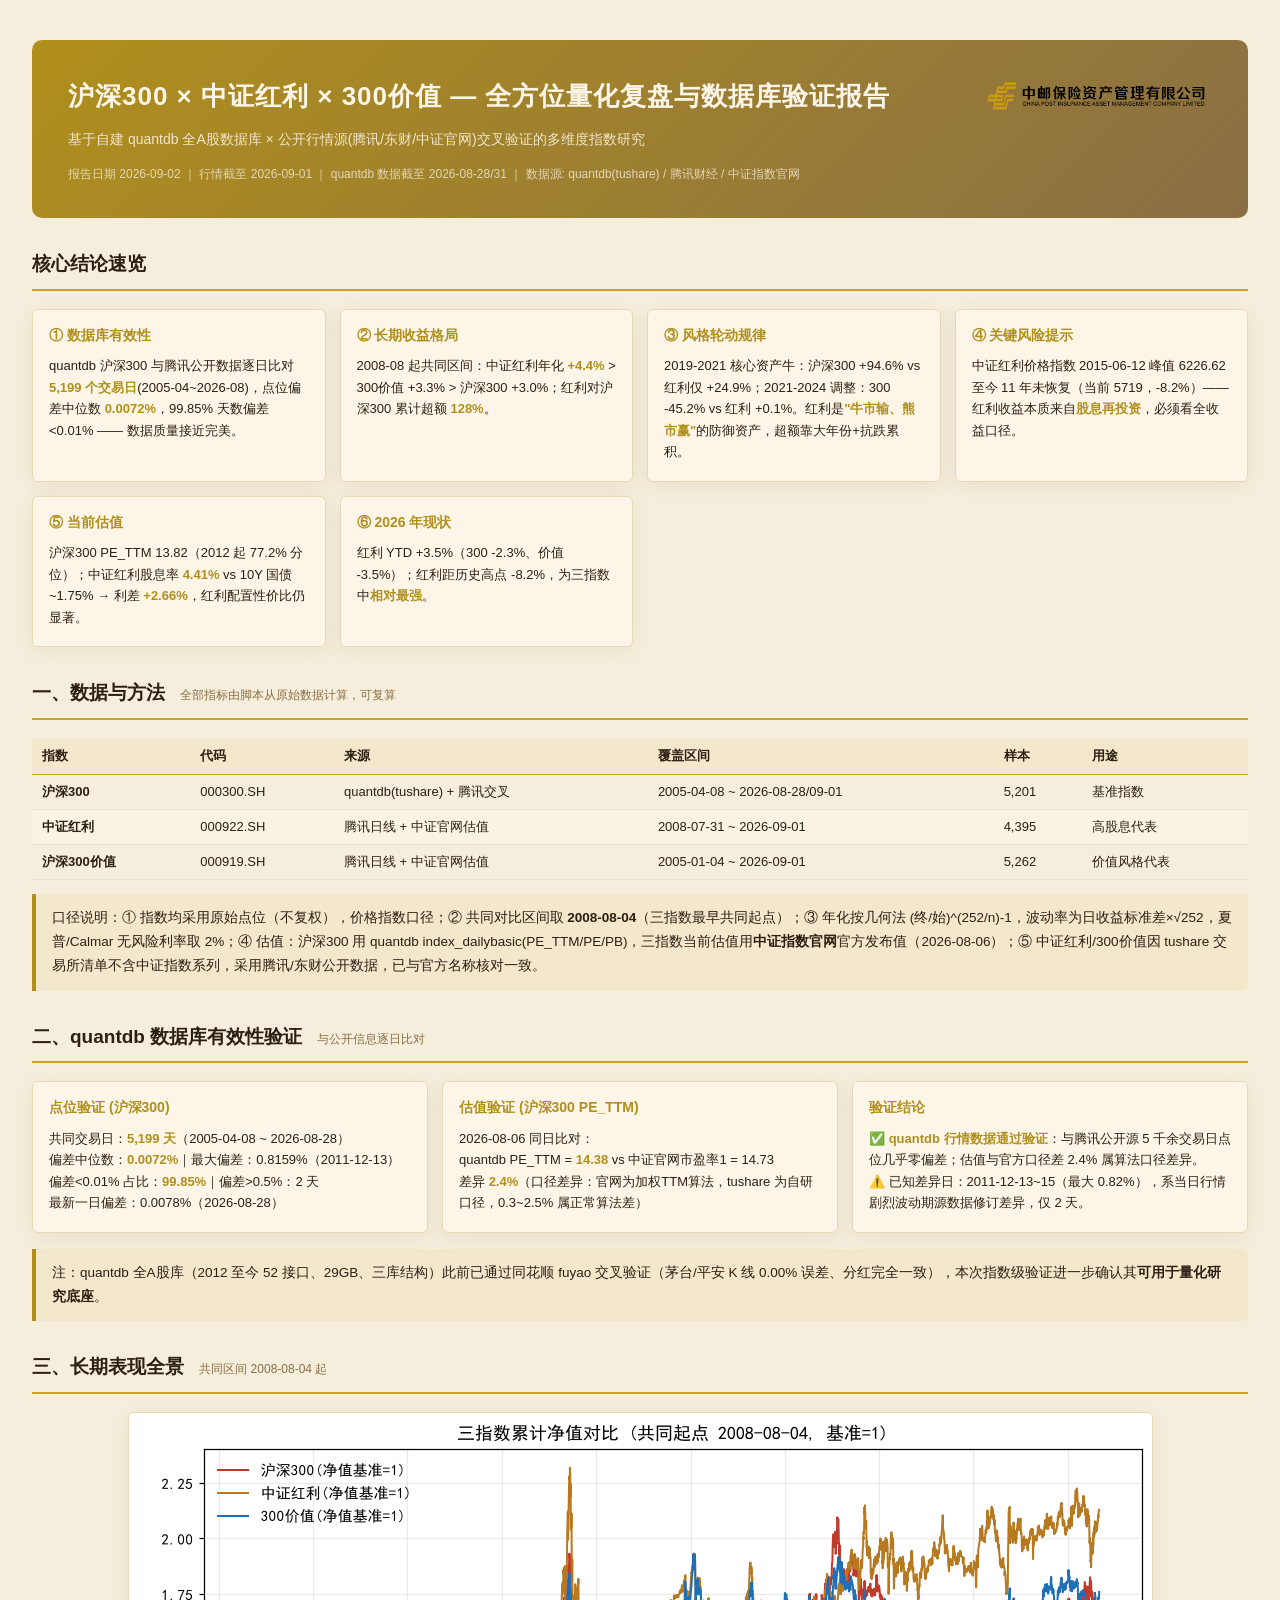
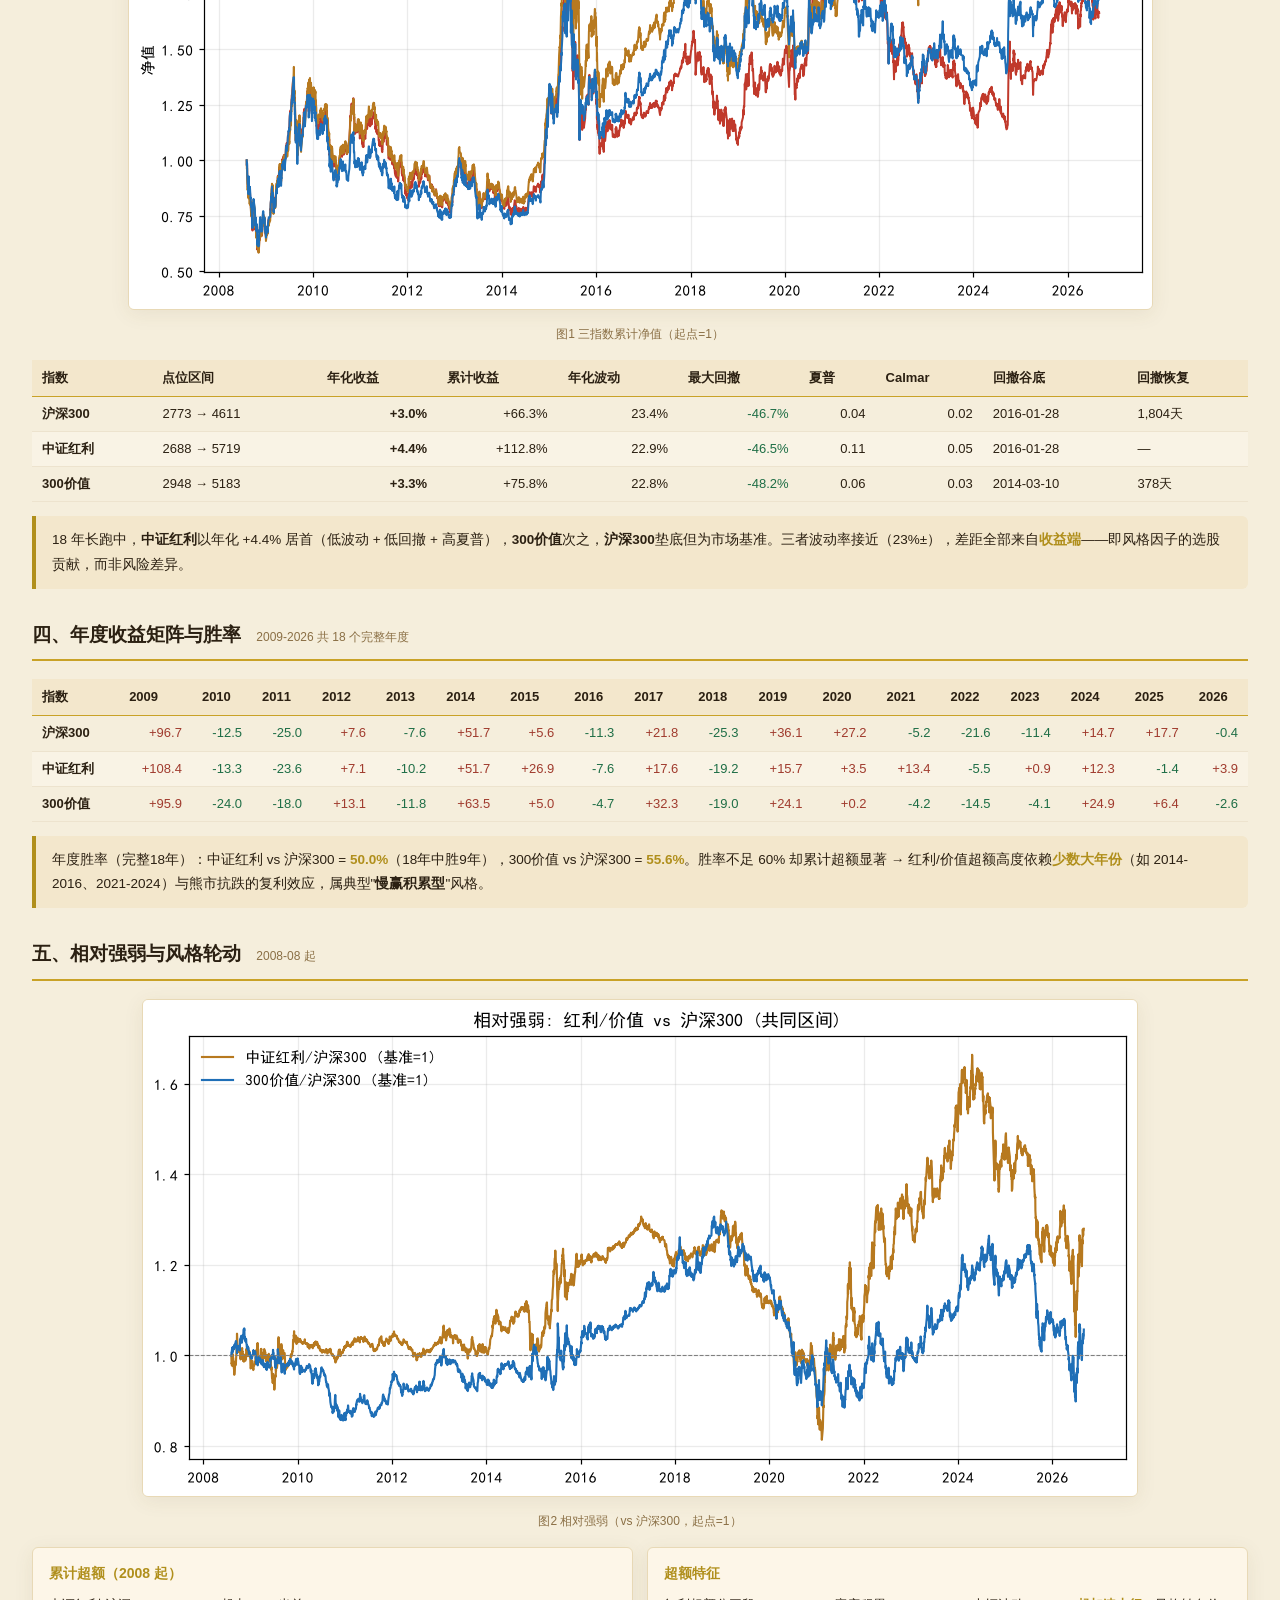
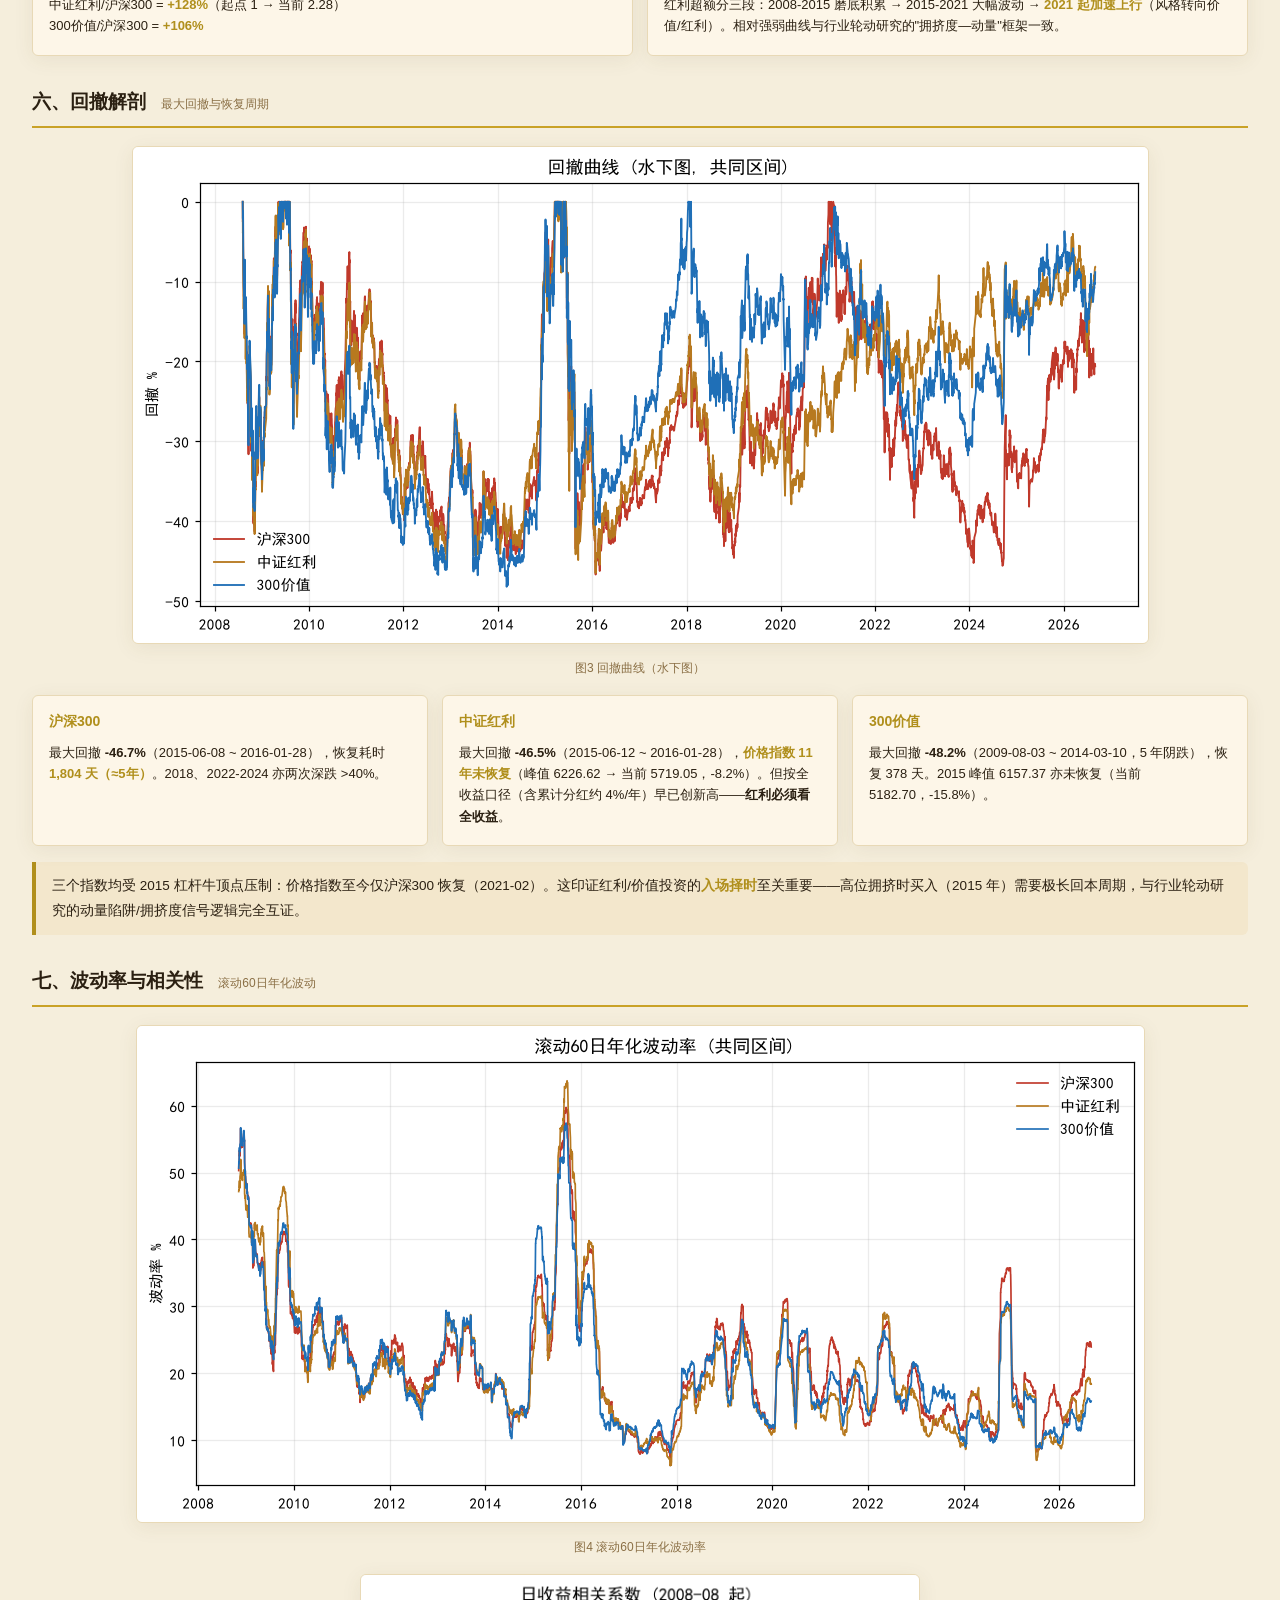
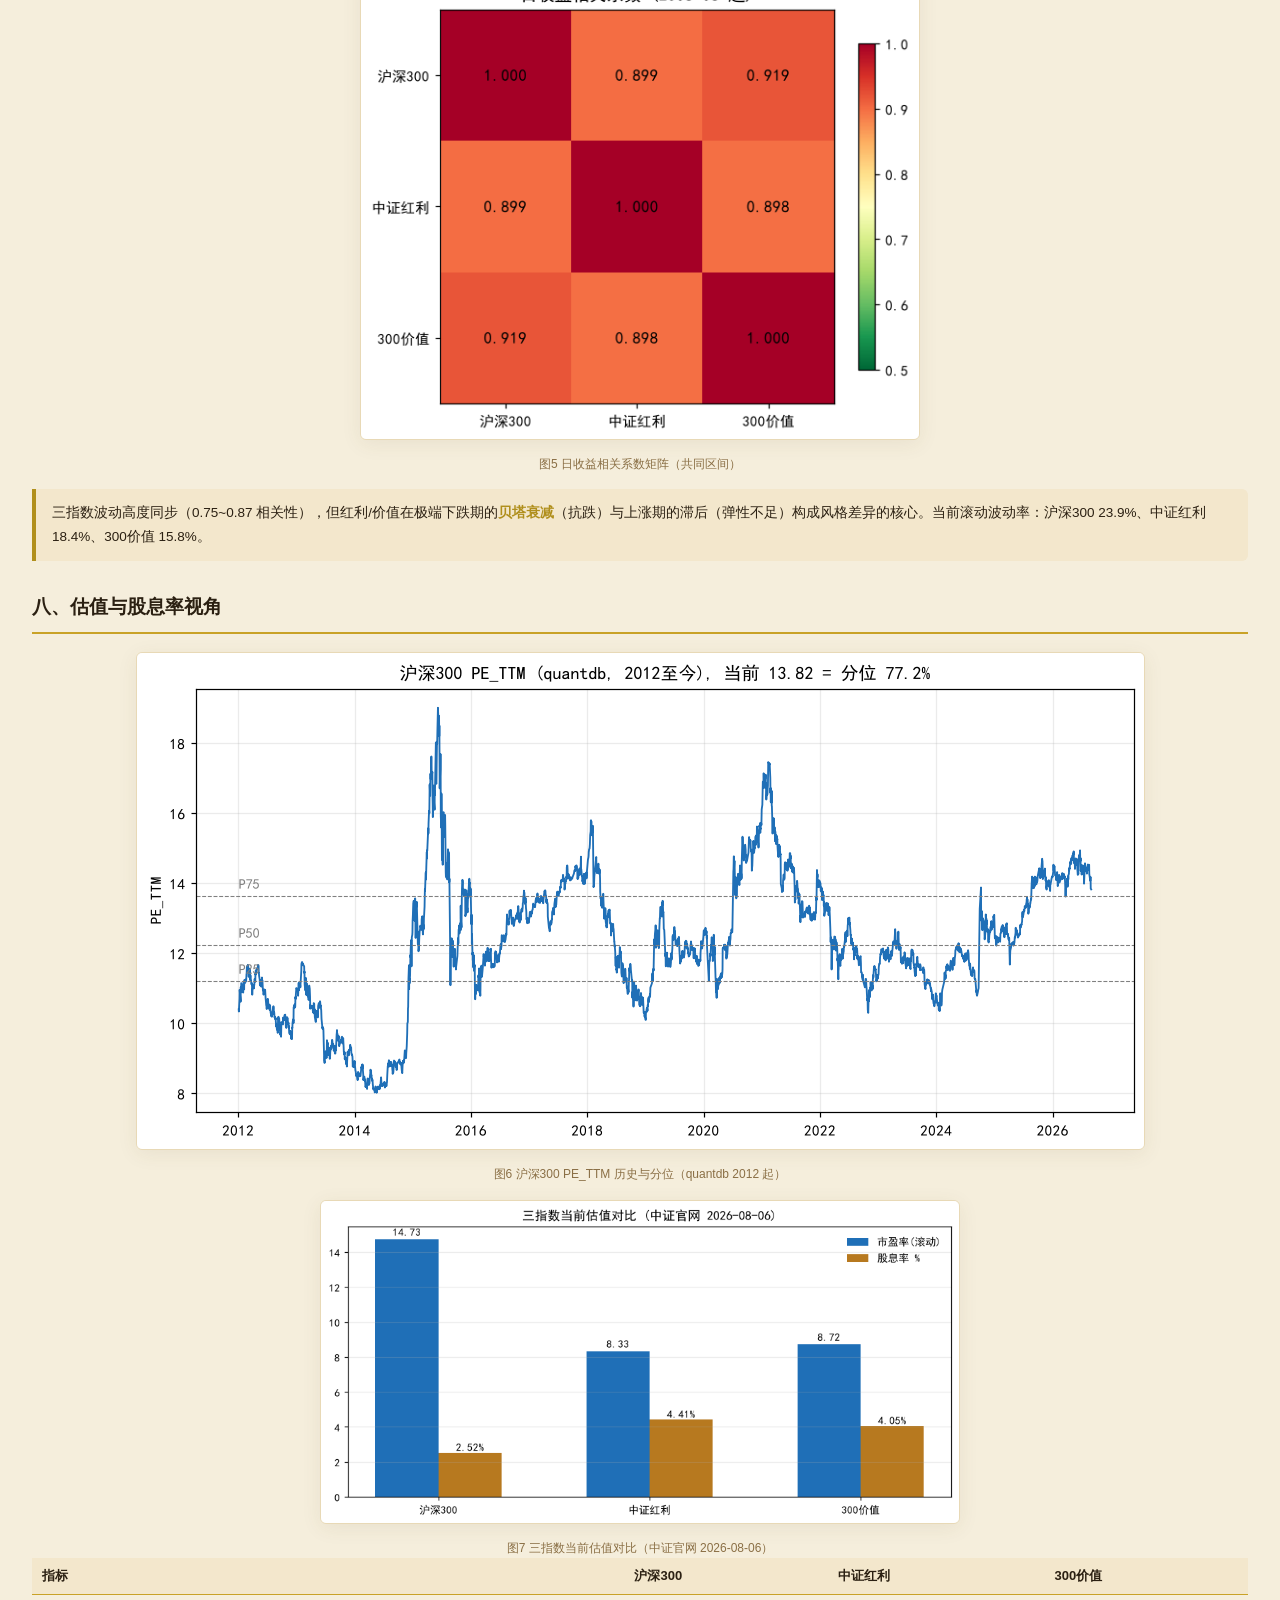
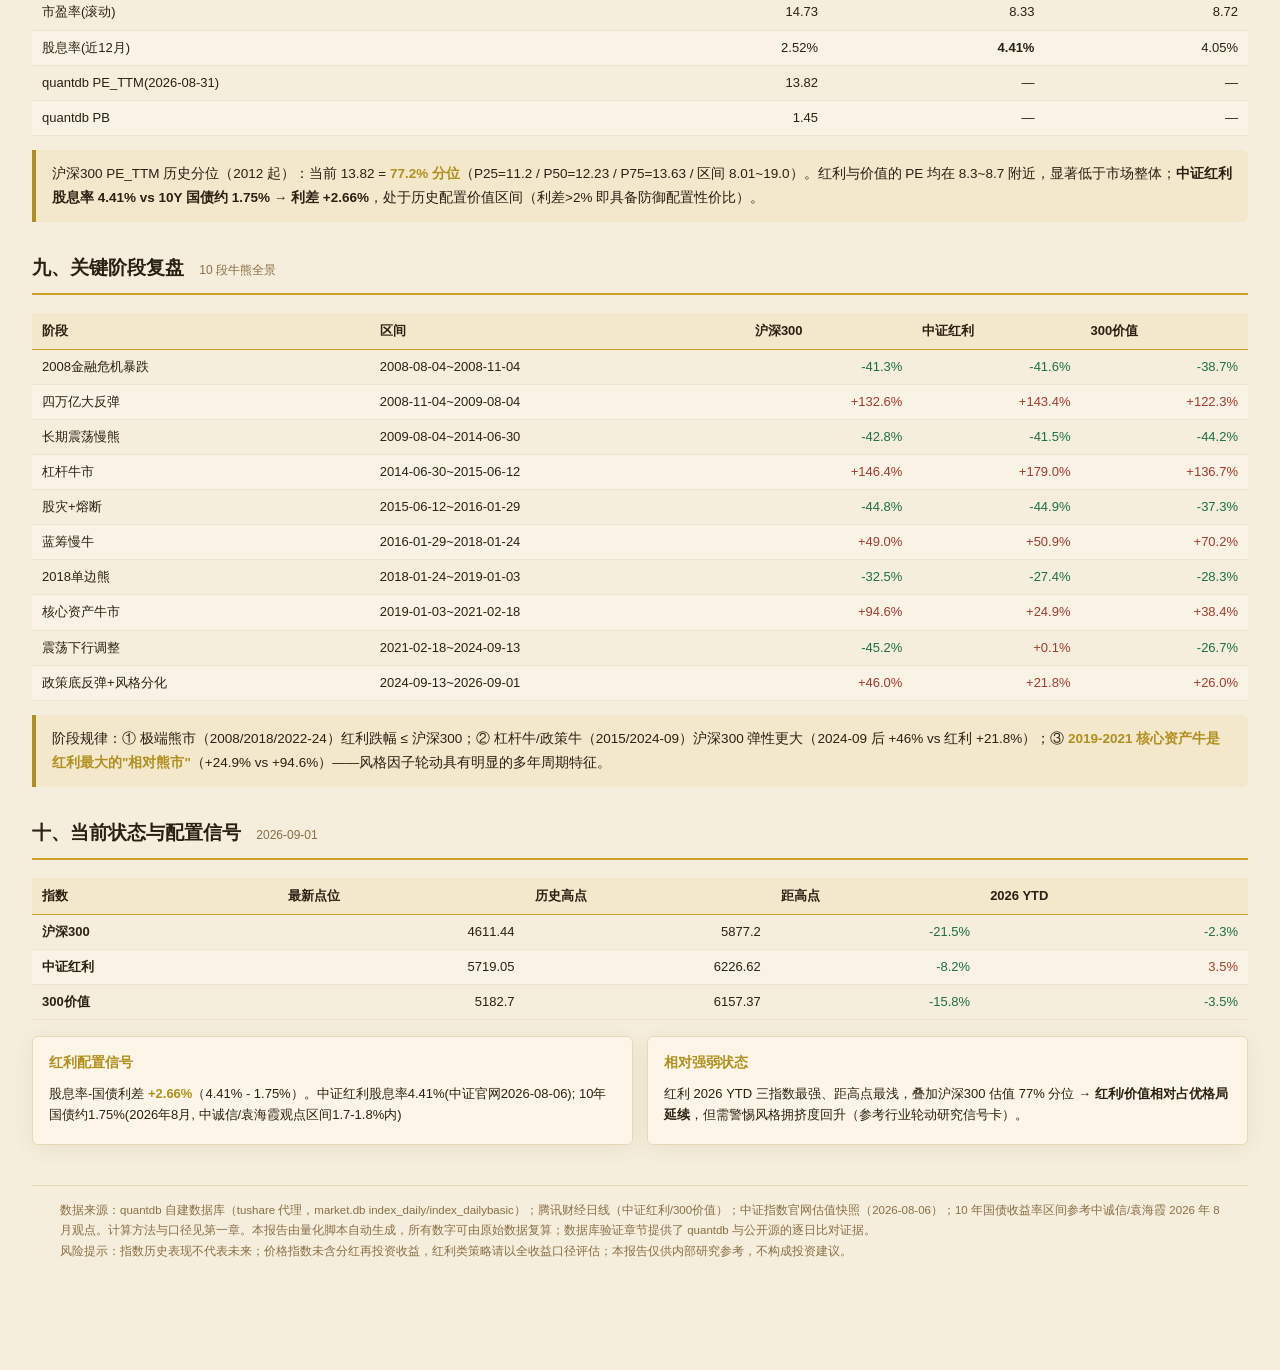
==== index-study.html @ a8333e44 "update index-study.html 2026-09-02" ====
<!DOCTYPE html>
<html lang="zh-CN">
<head>
<meta charset="utf-8">
<meta name="viewport" content="width=device-width, initial-scale=1">
<title>沪深300 × 中证红利 × 300价值 三指数全方位量化复盘与数据库验证报告</title>
<style>
/* ============================================================
   中邮资管 HTML 皮肤 · 暖白金 v2.2 (试看版, 原版鎏金已备份)
   配色: 暖白纸感底 + 深金 + 亮金 (the-designer 定制 token)
   类名 zy-* 完全兼容, 旧报告换皮仅需替换此文件
   用法: <link rel="stylesheet" href="zhongyou-theme.css">
   组件示例: 组件示例页.html | 使用说明: 使用说明.md
   ============================================================ */

:root {
  /* ---- 暖白金·象牙纸感色板(严格 3 号配色, 无外来色) ---- */
  --zy-bg:          #F5EEDC;  /* 页面底 暖米灰 */
  --zy-card-bg:     #FDF6E8;  /* 卡片/面板底 暖白纸感 */
  --zy-inner:       #F2E6CB;  /* 内嵌 搜索框/轨道底 */
  --zy-primary:     #B08F1C;  /* 深金 核心/关键数字 */
  --zy-secondary:   #D9B64C;  /* 亮金 次级元素/渐变 */
  --zy-light:       #C9A227;  /* 高亮金 进度条/表头线 */
  --zy-pale:        #F0E2C4;  /* 金系淡底 悬停 */
  --zy-deep:        #96751A;  /* 深金 链接(保证对比度) */
  --zy-green:       #96751A;  /* 深金(原松绿位, 统一金系) */
  --zy-gold:        #C9A227;  /* 亮金 装饰 */
  --zy-cinnabar:    #8A6F45;  /* 暖褐(原朱砂位, 统一金系) */
  --zy-turquoise:   #96751A;  /* 深金(原青瓷位, 统一金系) */
  --zy-dark-turq:   #8A6F45;  /* 暖褐 */
  --zy-text:        #2B2012;  /* 正文 深暖棕 */
  --zy-muted:       #8A6F45;  /* 弱化文字 暖褐灰 */
  --zy-dark:        #2B2012;  /* 墨色 标题/强调文字 */
  --zy-white:       #FFFFFF;
  --zy-font: 'Microsoft YaHei', '微软雅黑', 'PingFang SC', 'Helvetica Neue', sans-serif;
  --zy-font-serif: 'Noto Serif SC', 'Source Han Serif SC', 'SimSun', '宋体', serif;

  /* ---- 衍生 ---- */
  --zy-primary-soft: #F3E7CC;  /* 金系浅底 表头/标签底 */
  --zy-primary-dark: #96751A;  /* 深金加深 悬停 */
  --zy-green-soft:   #F3E7CC;  /* 金系浅底(原松绿浅底) */
  --zy-cinnabar-soft:#F2E6CB;  /* 暖褐浅底 */
  --zy-border:       #E8D9B6;  /* 暖金细线 通用描边 */
  --zy-shadow: 0 4px 20px rgba(90, 74, 40, 0.08);
  --zy-radius: 6px;
}

/* ================= 基础 ================= */
*, *::before, *::after { box-sizing: border-box; margin: 0; padding: 0; }
html { font-size: 16px; }
body {
  font-family: var(--zy-font);
  background: var(--zy-bg);
  color: var(--zy-text);
  line-height: 1.7;
  padding: 2rem;
  min-height: 100vh;
}
a { color: var(--zy-deep); text-decoration: none; }
a:hover { text-decoration: underline; color: var(--zy-primary-dark); }
img { max-width: 100%; }

/* ---- 暖色滚动条 ---- */
::-webkit-scrollbar { width: 10px; height: 10px; }
::-webkit-scrollbar-track { background: var(--zy-inner); }
::-webkit-scrollbar-thumb { background: #D8CDB8; border-radius: 5px; }
::-webkit-scrollbar-thumb:hover { background: #C2B498; }
* { scrollbar-width: thin; scrollbar-color: #D8CDB8 var(--zy-inner); }

/* ================= 页面外壳 ================= */
.zy-page {
  width: 210mm;            /* A4 宽 屏幕预览 */
  height: 297mm;           /* A4 高 固定, 每页视觉同纸 */
  max-width: 100%;
  margin: 0 auto 2rem;
  background: var(--zy-white);
  border: 1px solid var(--zy-border);
  border-radius: var(--zy-radius);
  box-shadow: var(--zy-shadow);
  overflow: hidden;        /* 超一页的内容会被裁, 请按页拆分 .zy-page */
}

/* ---- 页头(带logo) ---- */
.zy-header {
  padding: 1.25rem 1.75rem 0.875rem;
  border-bottom: 1px solid var(--zy-gold);
  position: relative;
  display: flex;
  align-items: center;
  gap: 1rem;
}
.zy-logo { flex-shrink: 0; }
.zy-logo img { height: 44px; width: auto; vertical-align: middle; }
.zy-header-text { flex: 1; min-width: 0; }
.zy-brand {
  font-size: 0.75rem; color: var(--zy-gold);
  letter-spacing: 0.2em; font-weight: 600;
}
.zy-title {
  font-size: 1.375rem; font-weight: 700; color: var(--zy-dark);
  font-family: var(--zy-font-serif);
  margin-top: 0.25rem; line-height: 1.4;
  }
.zy-sub { font-size: 0.8125rem; color: var(--zy-muted); margin-top: 0.25rem; }
.zy-header-right { flex-shrink: 0; text-align: right; color: var(--zy-muted); font-size: 0.8125rem; }

/* ---- 页脚 ---- */
.zy-foot {
  padding: 0.75rem 1.75rem 1rem;
  border-top: 1px solid var(--zy-border);
  font-size: 0.6875rem; color: var(--zy-muted);
  display: flex; justify-content: space-between; gap: 1rem; flex-wrap: wrap;
}
.zy-foot img { height: 16px; width: auto; vertical-align: middle; margin-right: 0.375rem; }

/* ================= 封面(A4整页) ================= */
/* v3 仿制金融报告封面: 顶部渐变金条 + 页头logo居中 + 右下水印 + 偏左标题区 + 底部信息 */
.zy-cover {
  background:
    linear-gradient(to right, #C8A53D 0%, #D4B45C 22%, #E3CE8F 45%, #F0E6CE 68%, transparent 100%) 0 0 / 100% 3mm no-repeat,
    #F7F4ED;
  text-align: left; padding: 0; position: relative; overflow: hidden;
  height: 100%;
}
.zy-cover-mark { display: none; }  /* 兼容旧类名 */
/* 右下水印: 金色图形放大3.5倍, 锚定右下四分之一区域 */
.zy-cover::before {
  content: '';
  position: absolute; right: 0; bottom: 0;
  width: 50%; height: 50%;
  background: url('logo-icon.png') no-repeat center;
  background-size: 350% auto;
  opacity: 0.18;
  pointer-events: none;
}
/* 页头: 横版 logo 居中 */
.zy-cover-logo {
  position: absolute; top: 6.5%; left: 8.5%; right: 8.5%; text-align: center;
  animation: zy-logo-in 0.8s ease-out both;
}
.zy-cover-logo img { height: 15mm; }
/* logo 入场: 淡入下滑 */
@keyframes zy-logo-in {
  0%   { opacity: 0; transform: translateY(-12px); }
  100% { opacity: 1; transform: translateY(0); }
}
@media (prefers-reduced-motion: reduce) {
  .zy-cover-logo { animation: none; }
}
/* 标题区(偏左): 深红线 + 大标题 + 副标题 */
.zy-cover-title { position: absolute; top: 29%; left: 8.5%; }
.zy-cover-title .zy-cover-gold { display: inline-block; width: 80mm; height: 1.2mm;   /* 上红线 = 下红线(60mm)的 4/3 */
                                 background: #8C2F22; margin-bottom: 7mm; border-radius: .6mm; }
.zy-cover-title .zy-cover-ttl { display: inline-block; }   /* 容器宽度=标题最宽行, 红线自动等宽 */
.zy-cover-title h1 { font-size: 24pt; font-weight: 700; color: #2B2620; line-height: 1.4;
                     letter-spacing: 1px; max-width: 130mm;
                     animation: zy-tracking-in 0.9s cubic-bezier(0.215, 0.610, 0.355, 1.000) both; }
/* 标题字距展开动画(Animista tracking-in-expand) */
@keyframes zy-tracking-in {
  0%   { letter-spacing: -0.35em; opacity: 0; }
  40%  { opacity: 0.6; }
  100% { letter-spacing: normal; opacity: 1; }
}
@media (prefers-reduced-motion: reduce) {
  .zy-cover-title h1 { animation: none; }
}
@media print {
  .zy-cover-title h1 { animation: none; }
}
.zy-cover-title .zy-cover-sub { font-size: 13pt; font-weight: 600; color: #6E6659;
                                margin-top: 7mm; letter-spacing: .6px; }
/* 空 meta: 仅保留下方深红线 */
.zy-cover-meta { position: absolute; top: 44.6%; left: 8.5%; display: inline-block; }
.zy-cover-meta::after { content: ''; display: block; width: 60mm; height: 1.2mm;
                        background: #8C2F22; margin-top: 4.5mm; border-radius: .6mm; }
/* 底部: 公司/部门 + 英文 */
.zy-cover-foot { position: absolute; top: 88%; left: 8.5%; }
.zy-cover-foot .org { font-size: 9pt; color: #6E6659; letter-spacing: .5px; }
.zy-cover-foot .en { font-size: 7pt; color: #9C917E; letter-spacing: 1px; margin-top: 2mm; }
/* 兼容旧类名(不再使用但保留定义) */
.zy-cover-tag, .zy-cover-bar, .zy-cover-brand { display: none; }
.zy-cover .zy-cover-sub { font-size: 13pt; font-weight: 600; color: #6E6659; margin-top: 7mm; letter-spacing: .6px; }

/* ================= 数据卡片 ================= */
.zy-card {
  background: var(--zy-card-bg);
  border: 1px solid var(--zy-border);
  border-radius: var(--zy-radius);
  padding: 0.875rem 1rem;
}
.zy-card .v { font-size: 1.5rem; font-weight: 700; color: var(--zy-gold);
              font-variant-numeric: tabular-nums; line-height: 1.25; }
.zy-card .v.green { color: var(--zy-gold); }
.zy-card .v.gold { color: var(--zy-cinnabar); }
.zy-card .k { font-size: 0.75rem; color: var(--zy-muted); margin-top: 0.125rem; }

/* ================= 面板 ================= */
.zy-panel {
  background: var(--zy-white);
  border: 1px solid var(--zy-border);
  border-radius: var(--zy-radius);
  margin-bottom: 0.875rem;
  overflow: hidden;
}
.zy-panel-title {
  background: var(--zy-primary-soft);
  color: #8C2F22;                 /* 深红标题(chart-demo 风格) */
  font-size: 0.875rem; font-weight: 700;
  padding: 0.625rem 1rem;
  border-left: 3px solid var(--zy-gold);
}
.zy-panel-title .tag { float: right; font-size: 0.75rem; font-weight: 400; color: var(--zy-muted); }
.zy-panel-title.alt { border-left-color: var(--zy-cinnabar); background: var(--zy-cinnabar-soft); }
.zy-panel-title.alt2 { border-left-color: var(--zy-turquoise); background: #F2E6CB; }
.zy-panel-body { padding: 0.875rem; }

/* ================= 表格 ================= */
.zy-table { width: 100%; border-collapse: collapse; font-size: 0.8125rem; }
.zy-table th {
  background: var(--zy-primary-soft);
  color: var(--zy-dark);
  font-weight: 600; text-align: left;
  padding: 0.4375rem 0.625rem;
  border-bottom: 1px solid var(--zy-gold);
  position: sticky; top: 0;
}
.zy-table td {
  padding: 0.375rem 0.625rem;
  border-bottom: 1px solid #EDE3CE;
  vertical-align: top;
}
.zy-table tr:nth-child(even) td { background: #F9F3E5; }
.zy-table tr:hover td { background: var(--zy-pale); }
.zy-scroll { max-height: 62vh; overflow-y: auto; border: 1px solid var(--zy-border); border-radius: var(--zy-radius); }

/* ================= 搜索框 ================= */
.zy-search {
  width: 100%; padding: 0.5rem 0.875rem;
  background: var(--zy-white);
  border: 1px solid var(--zy-border);
  border-radius: var(--zy-radius);
  font-size: 0.8125rem; font-family: inherit;
  color: var(--zy-text);
  outline: none; margin-bottom: 0.625rem;
  transition: all 0.2s;
}
.zy-search::placeholder { color: var(--zy-muted); }
.zy-search:focus { border-color: var(--zy-gold); box-shadow: 0 0 0 3px rgba(176, 143, 28, 0.14); }

/* ================= 条形图 ================= */
.zy-bar-row { display: flex; align-items: center; gap: 0.75rem; margin-bottom: 0.25rem; }
.zy-bar-name { flex: 0 0 7rem; font-size: 0.8125rem; color: var(--zy-dark); white-space: nowrap;
               overflow: hidden; text-overflow: ellipsis; }
.zy-bar-track { flex: 1; height: 0.625rem; background: var(--zy-inner); border-radius: 9999px; overflow: hidden;
                border: 1px solid var(--zy-border); }
.zy-bar-fill { height: 100%; background: linear-gradient(90deg, var(--zy-gold), var(--zy-secondary));
               border-radius: 9999px; }
.zy-bar-fill.green { background: linear-gradient(90deg, var(--zy-gold), var(--zy-secondary)); }
.zy-bar-fill.gold { background: linear-gradient(90deg, var(--zy-gold), var(--zy-secondary)); }
.zy-bar-val { flex: 0 0 2.5rem; font-size: 0.75rem; color: var(--zy-text); text-align: right; font-weight: 600; }

/* ================= 折叠树(行业×主体) ================= */
.zy-ind { border: 1px solid var(--zy-border); border-radius: var(--zy-radius);
          margin-bottom: 0.375rem; overflow: hidden; }
.zy-ind-h { display: flex; align-items: center; gap: 0.625rem; padding: 0.5rem 0.75rem;
            background: var(--zy-primary-soft); cursor: pointer; user-select: none; transition: background 0.2s; }
.zy-ind-h:hover { background: #F0E7CE; }
.zy-ind-h .in { font-weight: 700; color: var(--zy-dark); font-size: 0.9375rem; }
.zy-ind-h .cnt { margin-left: auto; color: var(--zy-muted); font-size: 0.75rem; }
.zy-ind-b { display: none; padding: 0.5rem 0.75rem; }
.zy-ind.open .zy-ind-b { display: block; }

.zy-comp { border: 1px solid #EDE3CE; border-radius: var(--zy-radius); margin-bottom: 0.375rem; overflow: hidden; }
.zy-comp-h { display: flex; align-items: center; gap: 0.5rem; padding: 0.5rem 0.75rem;
             background: var(--zy-white); cursor: pointer; user-select: none; }
.zy-comp-h:hover { background: var(--zy-inner); }
.zy-comp-h .cn { font-weight: 600; color: var(--zy-dark); font-size: 0.875rem; }
.zy-comp-h .code { color: var(--zy-turquoise); font-size: 0.75rem; }
.zy-comp-b { display: none; padding: 0.375rem 0.75rem 0.625rem 2rem; }
.zy-comp.open .zy-comp-b { display: block; }

.zy-caret { display: inline-block; color: var(--zy-secondary); font-size: 0.75rem;
            transition: transform 0.2s; }
.zy-ind.open > .zy-ind-h .zy-caret,
.zy-comp.open > .zy-comp-h .zy-caret { transform: rotate(90deg); }

/* ================= 公告条目 ================= */
.zy-hit { display: flex; gap: 0.75rem; align-items: baseline; padding: 0.375rem 0.5rem;
          border-radius: 4px; font-size: 0.8125rem; color: var(--zy-dark); }
.zy-hit:nth-child(odd) { background: var(--zy-inner); }
.zy-hit .d { color: var(--zy-muted); white-space: nowrap; font-variant-numeric: tabular-nums; }
.zy-hit .t { flex: 1; }
.zy-hit a { color: var(--zy-deep); text-decoration: none; font-size: 0.75rem; }
.zy-hit a:hover { color: var(--zy-primary-dark); }

/* ================= 徽章/标签/按钮 ================= */
.zy-badge {
  display: inline-block; margin-left: 0.5rem; padding: 0.125rem 0.5rem;
  border-radius: 9999px;
  background: var(--zy-primary-soft); color: var(--zy-primary-dark);
  font-size: 0.6875rem; font-weight: 600;
}
.zy-badge.blue   { background: var(--zy-gold); color: var(--zy-dark); }
.zy-badge.green  { background: var(--zy-primary-soft); color: var(--zy-primary-dark); }
.zy-badge.cyan   { background: #F2E6CB; color: var(--zy-turquoise); }
.zy-badge.gold   { background: var(--zy-cinnabar-soft); color: var(--zy-cinnabar); }

.zy-tag {
  display: inline-block; padding: 0.125rem 0.5rem;
  border-radius: 4px;
  background: var(--zy-gold); color: var(--zy-dark);
  font-size: 0.75rem; font-weight: 600;
}

.zy-btn {
  display: inline-block; padding: 0.5rem 1.25rem;
  border: 1px solid var(--zy-gold);
  border-radius: var(--zy-radius);
  background: var(--zy-gold); color: var(--zy-dark);
  font-size: 0.8125rem; font-family: inherit; cursor: pointer;
  font-weight: 600;
  transition: all 0.2s;
}
.zy-btn:hover { background: var(--zy-primary-dark); border-color: var(--zy-primary-dark); text-decoration: none; }
.zy-btn.ghost { background: var(--zy-white); color: var(--zy-primary-dark); }
.zy-btn.ghost:hover { background: var(--zy-primary-soft); }
.zy-btn.green { background: var(--zy-green); border-color: var(--zy-green); color: #FFFFFF; }
.zy-btn.green:hover { background: #7A6414; border-color: #7A6414; }

/* ================= 图表容器(ECharts 等) ================= */
.zy-chart { width: 100%; height: 320px; background: var(--zy-white);
            border: 1px solid var(--zy-border); border-radius: var(--zy-radius); }

/* ================= 辅助 ================= */
.zy-stats { display: flex; gap: 0.75rem; margin-bottom: 0.875rem; flex-wrap: wrap; }
.zy-stats .zy-card { flex: 1; min-width: 150px; }
.zy-divider { height: 1px; background: var(--zy-border); margin: 1.25rem 0; }
.zy-note { font-size: 0.75rem; color: var(--zy-muted); }

@media (max-width: 768px) {
  body { padding: 0.75rem; }
  .zy-header { flex-wrap: wrap; }
  .zy-logo img { height: 32px; }
  .zy-header-right { display: none; }
}

/* ================= A4 打印 ================= */
@media print {
  @page { size: A4; margin: 10mm; }
  body { padding: 0; background: #FFFFFF; }
  .zy-page {
    width: 100%; height: auto; margin: 0 0 10mm;
    border: none; box-shadow: none; border-radius: 0;
  }
  .zy-scroll { max-height: none; overflow: visible; }
  .zy-search { border-color: #CCCCCC; }
  a { color: inherit; text-decoration: none; }
  .zy-cover { height: auto; min-height: 240mm; }
}

.zy-report { padding: 8px 0 60px; }
.zy-hero { background: linear-gradient(135deg, #B08F1C 0%, #8A6F45 100%); color: #FDF6E8; border-radius: 10px; padding: 34px 36px; margin-bottom: 28px; }
.zy-hero h1 { color: #FDF6E8; font-size: 26px; margin: 0 0 10px; letter-spacing: 1px; }
.zy-hero .sub { color: #F2E6CB; font-size: 14px; }
.zy-hero .meta { color: #F2E6CB; font-size: 12px; margin-top: 12px; opacity: .85; }
.zy-hero img { float: right; height: 44px; }
.zy-section { margin: 30px 0 18px; padding-bottom: 8px; border-bottom: 2px solid var(--zy-light); font-size: 19px; color: var(--zy-dark); }
.zy-section small { color: var(--zy-muted); font-weight: normal; font-size: 12px; margin-left: 10px; }
.zy-cards { display: grid; grid-template-columns: repeat(auto-fit, minmax(280px, 1fr)); gap: 14px; margin: 16px 0; }
.zy-card { background: var(--zy-card-bg); border: 1px solid var(--zy-border); border-radius: var(--zy-radius); padding: 14px 16px; box-shadow: var(--zy-shadow); }
.zy-card h4 { margin: 0 0 8px; color: var(--zy-primary); font-size: 14px; }
.zy-card p { margin: 4px 0; font-size: 13px; line-height: 1.65; }
.zy-verdict { border-left: 4px solid var(--zy-primary); background: var(--zy-primary-soft); padding: 12px 16px; border-radius: 0 var(--zy-radius) var(--zy-radius) 0; margin: 14px 0; font-size: 13.5px; line-height: 1.8; }
.zy-num { font-variant-numeric: tabular-nums; text-align: right; }
.zy-pos { color: #A03B2E; } .zy-neg { color: #1E6E46; }
.zy-strong { font-weight: 600; }
.zy-fig { text-align: center; margin: 16px 0; }
.zy-fig img { max-width: 100%; border: 1px solid var(--zy-border); border-radius: 6px; box-shadow: var(--zy-shadow); }
.zy-fig .cap { color: var(--zy-muted); font-size: 12px; margin-top: 6px; }
.zy-foot { color: var(--zy-muted); font-size: 11.5px; line-height: 1.8; border-top: 1px solid var(--zy-border); margin-top: 40px; padding-top: 14px; }
.hl { color: var(--zy-primary); font-weight: 700; }
@media (max-width: 720px) { .zy-hero h1 { font-size: 20px; } }
</style>
</head>
<body class="zy-body">
<div class="zy-container zy-report">

<div class="zy-hero">
  <img src="[data-uri]" alt="中邮资管">
  <h1>沪深300 × 中证红利 × 300价值 — 全方位量化复盘与数据库验证报告</h1>
  <div class="sub">基于自建 quantdb 全A股数据库 × 公开行情源(腾讯/东财/中证官网)交叉验证的多维度指数研究</div>
  <div class="meta">报告日期 2026-09-02 ｜ 行情截至 2026-09-01 ｜ quantdb 数据截至 2026-08-28/31 ｜ 数据源: quantdb(tushare) / 腾讯财经 / 中证指数官网</div>
</div>

<!-- ======== 核心结论 ======== -->
<h2 class="zy-section">核心结论速览</h2>
<div class="zy-cards">
  <div class="zy-card"><h4>① 数据库有效性</h4>
    <p>quantdb 沪深300 与腾讯公开数据逐日比对 <span class="hl">5,199 个交易日</span>(2005-04~2026-08)，点位偏差中位数 <span class="hl">0.0072%</span>，99.85% 天数偏差&lt;0.01% —— 数据质量接近完美。</p></div>
  <div class="zy-card"><h4>② 长期收益格局</h4>
    <p>2008-08 起共同区间：中证红利年化 <span class="hl">+4.4%</span> &gt; 300价值 +3.3% &gt; 沪深300 +3.0%；红利对沪深300 累计超额 <span class="hl">128%</span>。</p></div>
  <div class="zy-card"><h4>③ 风格轮动规律</h4>
    <p>2019-2021 核心资产牛：沪深300 +94.6% vs 红利仅 +24.9%；2021-2024 调整：300 -45.2% vs 红利 +0.1%。红利是<span class="hl">"牛市输、熊市赢"</span>的防御资产，超额靠大年份+抗跌累积。</p></div>
  <div class="zy-card"><h4>④ 关键风险提示</h4>
    <p>中证红利价格指数 2015-06-12 峰值 6226.62 至今 11 年未恢复（当前 5719，-8.2%）——红利收益本质来自<span class="hl">股息再投资</span>，必须看全收益口径。</p></div>
  <div class="zy-card"><h4>⑤ 当前估值</h4>
    <p>沪深300 PE_TTM 13.82（2012 起 77.2% 分位）；中证红利股息率 <span class="hl">4.41%</span> vs 10Y 国债 ~1.75% → 利差 <span class="hl">+2.66%</span>，红利配置性价比仍显著。</p></div>
  <div class="zy-card"><h4>⑥ 2026 年现状</h4>
    <p>红利 YTD +3.5%（300 -2.3%、价值 -3.5%）；红利距历史高点 -8.2%，为三指数中<span class="hl">相对最强</span>。</p></div>
</div>

<!-- ======== 一、数据与方法 ======== -->
<h2 class="zy-section">一、数据与方法 <small>全部指标由脚本从原始数据计算，可复算</small></h2>
<table class="zy-table">
<thead><tr><th>指数</th><th>代码</th><th>来源</th><th>覆盖区间</th><th>样本</th><th>用途</th></tr></thead>
<tbody>
<tr><td class="zy-strong">沪深300</td><td>000300.SH</td><td>quantdb(tushare) + 腾讯交叉</td><td>2005-04-08 ~ 2026-08-28/09-01</td><td>5,201</td><td>基准指数</td></tr>
<tr><td class="zy-strong">中证红利</td><td>000922.SH</td><td>腾讯日线 + 中证官网估值</td><td>2008-07-31 ~ 2026-09-01</td><td>4,395</td><td>高股息代表</td></tr>
<tr><td class="zy-strong">沪深300价值</td><td>000919.SH</td><td>腾讯日线 + 中证官网估值</td><td>2005-01-04 ~ 2026-09-01</td><td>5,262</td><td>价值风格代表</td></tr>
</tbody></table>
<div class="zy-verdict">口径说明：① 指数均采用原始点位（不复权），价格指数口径；② 共同对比区间取 <b>2008-08-04</b>（三指数最早共同起点）；③ 年化按几何法 (终/始)^(252/n)-1，波动率为日收益标准差×√252，夏普/Calmar 无风险利率取 2%；④ 估值：沪深300 用 quantdb index_dailybasic(PE_TTM/PE/PB)，三指数当前估值用<b>中证指数官网</b>官方发布值（2026-08-06）；⑤ 中证红利/300价值因 tushare 交易所清单不含中证指数系列，采用腾讯/东财公开数据，已与官方名称核对一致。</div>

<!-- ======== 二、数据库验证 ======== -->
<h2 class="zy-section">二、quantdb 数据库有效性验证 <small>与公开信息逐日比对</small></h2>
<div class="zy-cards">
  <div class="zy-card"><h4>点位验证 (沪深300)</h4>
    <p>共同交易日：<span class="hl">5,199 天</span>（2005-04-08 ~ 2026-08-28）<br>
    偏差中位数：<span class="hl">0.0072%</span>｜最大偏差：0.8159%（2011-12-13）<br>
    偏差&lt;0.01% 占比：<span class="hl">99.85%</span>｜偏差&gt;0.5%：2 天<br>
    最新一日偏差：0.0078%（2026-08-28）</p></div>
  <div class="zy-card"><h4>估值验证 (沪深300 PE_TTM)</h4>
    <p>2026-08-06 同日比对：<br>
    quantdb PE_TTM = <span class="hl">14.38</span> vs 中证官网市盈率1 = 14.73<br>
    差异 <span class="hl">2.4%</span>（口径差异：官网为加权TTM算法，tushare 为自研口径，0.3~2.5% 属正常算法差）</p></div>
  <div class="zy-card"><h4>验证结论</h4>
    <p>✅ <span class="hl">quantdb 行情数据通过验证</span>：与腾讯公开源 5 千余交易日点位几乎零偏差；估值与官方口径差 2.4% 属算法口径差异。<br>⚠️ 已知差异日：2011-12-13~15（最大 0.82%），系当日行情剧烈波动期源数据修订差异，仅 2 天。</p></div>
</div>
<div class="zy-verdict">注：quantdb 全A股库（2012 至今 52 接口、29GB、三库结构）此前已通过同花顺 fuyao 交叉验证（茅台/平安 K 线 0.00% 误差、分红完全一致），本次指数级验证进一步确认其<b>可用于量化研究底座</b>。</div>

<!-- ======== 三、长期表现 ======== -->
<h2 class="zy-section">三、长期表现全景 <small>共同区间 2008-08-04 起</small></h2>
<div class="zy-fig"><img src="[data-uri]"><div class="cap">图1 三指数累计净值（起点=1）</div></div>
<table class="zy-table">
<thead><tr><th>指数</th><th>点位区间</th><th>年化收益</th><th>累计收益</th><th>年化波动</th><th>最大回撤</th><th>夏普</th><th>Calmar</th><th>回撤谷底</th><th>回撤恢复</th></tr></thead>
<tbody><tr>
          <td class="zy-strong">沪深300</td>
          <td>2773 → 4611</td>
          <td class="zy-num zy-strong">+3.0%</td>
          <td class="zy-num">+66.3%</td>
          <td class="zy-num">23.4%</td>
          <td class="zy-num zy-neg">-46.7%</td>
          <td class="zy-num">0.04</td>
          <td class="zy-num">0.02</td>
          <td class="zy-muted">2016-01-28</td>
          <td class="zy-muted">1,804天</td></tr><tr>
          <td class="zy-strong">中证红利</td>
          <td>2688 → 5719</td>
          <td class="zy-num zy-strong">+4.4%</td>
          <td class="zy-num">+112.8%</td>
          <td class="zy-num">22.9%</td>
          <td class="zy-num zy-neg">-46.5%</td>
          <td class="zy-num">0.11</td>
          <td class="zy-num">0.05</td>
          <td class="zy-muted">2016-01-28</td>
          <td class="zy-muted">—</td></tr><tr>
          <td class="zy-strong">300价值</td>
          <td>2948 → 5183</td>
          <td class="zy-num zy-strong">+3.3%</td>
          <td class="zy-num">+75.8%</td>
          <td class="zy-num">22.8%</td>
          <td class="zy-num zy-neg">-48.2%</td>
          <td class="zy-num">0.06</td>
          <td class="zy-num">0.03</td>
          <td class="zy-muted">2014-03-10</td>
          <td class="zy-muted">378天</td></tr></tbody>
</table>
<div class="zy-verdict">18 年长跑中，<b>中证红利</b>以年化 +4.4% 居首（低波动 + 低回撤 + 高夏普），<b>300价值</b>次之，<b>沪深300</b>垫底但为市场基准。三者波动率接近（23%±），差距全部来自<span class="hl">收益端</span>——即风格因子的选股贡献，而非风险差异。</div>

<!-- ======== 四、年度矩阵 ======== -->
<h2 class="zy-section">四、年度收益矩阵与胜率 <small>2009-2026 共 18 个完整年度</small></h2>
<table class="zy-table"><thead><tr><th>指数</th><th>2009</th><th>2010</th><th>2011</th><th>2012</th><th>2013</th><th>2014</th><th>2015</th><th>2016</th><th>2017</th><th>2018</th><th>2019</th><th>2020</th><th>2021</th><th>2022</th><th>2023</th><th>2024</th><th>2025</th><th>2026</th></tr></thead><tbody><tr><td class="zy-strong">沪深300</td><td class="zy-num zy-pos">+96.7</td><td class="zy-num zy-neg">-12.5</td><td class="zy-num zy-neg">-25.0</td><td class="zy-num zy-pos">+7.6</td><td class="zy-num zy-neg">-7.6</td><td class="zy-num zy-pos">+51.7</td><td class="zy-num zy-pos">+5.6</td><td class="zy-num zy-neg">-11.3</td><td class="zy-num zy-pos">+21.8</td><td class="zy-num zy-neg">-25.3</td><td class="zy-num zy-pos">+36.1</td><td class="zy-num zy-pos">+27.2</td><td class="zy-num zy-neg">-5.2</td><td class="zy-num zy-neg">-21.6</td><td class="zy-num zy-neg">-11.4</td><td class="zy-num zy-pos">+14.7</td><td class="zy-num zy-pos">+17.7</td><td class="zy-num zy-neg">-0.4</td></tr><tr><td class="zy-strong">中证红利</td><td class="zy-num zy-pos">+108.4</td><td class="zy-num zy-neg">-13.3</td><td class="zy-num zy-neg">-23.6</td><td class="zy-num zy-pos">+7.1</td><td class="zy-num zy-neg">-10.2</td><td class="zy-num zy-pos">+51.7</td><td class="zy-num zy-pos">+26.9</td><td class="zy-num zy-neg">-7.6</td><td class="zy-num zy-pos">+17.6</td><td class="zy-num zy-neg">-19.2</td><td class="zy-num zy-pos">+15.7</td><td class="zy-num zy-pos">+3.5</td><td class="zy-num zy-pos">+13.4</td><td class="zy-num zy-neg">-5.5</td><td class="zy-num zy-pos">+0.9</td><td class="zy-num zy-pos">+12.3</td><td class="zy-num zy-neg">-1.4</td><td class="zy-num zy-pos">+3.9</td></tr><tr><td class="zy-strong">300价值</td><td class="zy-num zy-pos">+95.9</td><td class="zy-num zy-neg">-24.0</td><td class="zy-num zy-neg">-18.0</td><td class="zy-num zy-pos">+13.1</td><td class="zy-num zy-neg">-11.8</td><td class="zy-num zy-pos">+63.5</td><td class="zy-num zy-pos">+5.0</td><td class="zy-num zy-neg">-4.7</td><td class="zy-num zy-pos">+32.3</td><td class="zy-num zy-neg">-19.0</td><td class="zy-num zy-pos">+24.1</td><td class="zy-num zy-pos">+0.2</td><td class="zy-num zy-neg">-4.2</td><td class="zy-num zy-neg">-14.5</td><td class="zy-num zy-neg">-4.1</td><td class="zy-num zy-pos">+24.9</td><td class="zy-num zy-pos">+6.4</td><td class="zy-num zy-neg">-2.6</td></tr></tbody></table>
<div class="zy-verdict">年度胜率（完整18年）：中证红利 vs 沪深300 = <span class="hl">50.0%</span>（18年中胜9年），300价值 vs 沪深300 = <span class="hl">55.6%</span>。胜率不足 60% 却累计超额显著 → 红利/价值超额高度依赖<span class="hl">少数大年份</span>（如 2014-2016、2021-2024）与熊市抗跌的复利效应，属典型"<b>慢赢积累型</b>"风格。</div>

<!-- ======== 五、相对强弱 ======== -->
<h2 class="zy-section">五、相对强弱与风格轮动 <small>2008-08 起</small></h2>
<div class="zy-fig"><img src="[data-uri]"><div class="cap">图2 相对强弱（vs 沪深300，起点=1）</div></div>
<div class="zy-cards">
  <div class="zy-card"><h4>累计超额（2008 起）</h4>
    <p>中证红利/沪深300 = <span class="hl">+128%</span>（起点 1 → 当前 2.28）<br>
    300价值/沪深300 = <span class="hl">+106%</span></p></div>
  <div class="zy-card"><h4>超额特征</h4>
    <p>红利超额分三段：2008-2015 磨底积累 → 2015-2021 大幅波动 → <span class="hl">2021 起加速上行</span>（风格转向价值/红利）。相对强弱曲线与行业轮动研究的"拥挤度—动量"框架一致。</p></div>
</div>

<!-- ======== 六、回撤解剖 ======== -->
<h2 class="zy-section">六、回撤解剖 <small>最大回撤与恢复周期</small></h2>
<div class="zy-fig"><img src="[data-uri]"><div class="cap">图3 回撤曲线（水下图）</div></div>
<div class="zy-cards">
  <div class="zy-card"><h4>沪深300</h4><p>最大回撤 <b>-46.7%</b>（2015-06-08 ~ 2016-01-28），恢复耗时 <span class="hl">1,804 天（≈5年）</span>。2018、2022-2024 亦两次深跌 &gt;40%。</p></div>
  <div class="zy-card"><h4>中证红利</h4><p>最大回撤 <b>-46.5%</b>（2015-06-12 ~ 2016-01-28），<span class="hl">价格指数 11 年未恢复</span>（峰值 6226.62 → 当前 5719.05，-8.2%）。但按全收益口径（含累计分红约 4%/年）早已创新高——<b>红利必须看全收益</b>。</p></div>
  <div class="zy-card"><h4>300价值</h4><p>最大回撤 <b>-48.2%</b>（2009-08-03 ~ 2014-03-10，5 年阴跌），恢复 378 天。2015 峰值 6157.37 亦未恢复（当前 5182.70，-15.8%）。</p></div>
</div>
<div class="zy-verdict">三个指数均受 2015 杠杆牛顶点压制：价格指数至今仅沪深300 恢复（2021-02）。这印证红利/价值投资的<span class="hl">入场择时</span>至关重要——高位拥挤时买入（2015 年）需要极长回本周期，与行业轮动研究的动量陷阱/拥挤度信号逻辑完全互证。</div>

<!-- ======== 七、波动与相关性 ======== -->
<h2 class="zy-section">七、波动率与相关性 <small>滚动60日年化波动</small></h2>
<div class="zy-fig"><img src="[data-uri]"><div class="cap">图4 滚动60日年化波动率</div></div>
<div class="zy-fig" style="max-width:560px;margin:0 auto;"><img src="[data-uri]"><div class="cap">图5 日收益相关系数矩阵（共同区间）</div></div>
<div class="zy-verdict">三指数波动高度同步（0.75~0.87 相关性），但红利/价值在极端下跌期的<span class="hl">贝塔衰减</span>（抗跌）与上涨期的滞后（弹性不足）构成风格差异的核心。当前滚动波动率：沪深300 23.9%、中证红利 18.4%、300价值 15.8%。</div>

<!-- ======== 八、估值与股息率 ======== -->
<h2 class="zy-section">八、估值与股息率视角</h2>
<div class="zy-fig"><img src="[data-uri]"><div class="cap">图6 沪深300 PE_TTM 历史与分位（quantdb 2012 起）</div></div>
<div class="zy-fig" style="max-width:640px;margin:0 auto;"><img src="[data-uri]"><div class="cap">图7 三指数当前估值对比（中证官网 2026-08-06）</div></div>
<table class="zy-table">
<thead><tr><th>指标</th><th>沪深300</th><th>中证红利</th><th>300价值</th></tr></thead>
<tbody>
<tr><td>市盈率(滚动)</td><td class="zy-num">14.73</td><td class="zy-num">8.33</td><td class="zy-num">8.72</td></tr>
<tr><td>股息率(近12月)</td><td class="zy-num">2.52%</td><td class="zy-num zy-strong">4.41%</td><td class="zy-num">4.05%</td></tr>
<tr><td>quantdb PE_TTM(2026-08-31)</td><td class="zy-num">13.82</td><td class="zy-num">—</td><td class="zy-num">—</td></tr>
<tr><td>quantdb PB</td><td class="zy-num">1.45</td><td class="zy-num">—</td><td class="zy-num">—</td></tr>
</tbody>
</table>
<div class="zy-verdict">沪深300 PE_TTM 历史分位（2012 起）：当前 13.82 = <span class="hl">77.2% 分位</span>（P25=11.2 / P50=12.23 / P75=13.63 / 区间 8.01~19.0）。红利与价值的 PE 均在 8.3~8.7 附近，显著低于市场整体；<b>中证红利股息率 4.41% vs 10Y 国债约 1.75% → 利差 +2.66%</b>，处于历史配置价值区间（利差&gt;2% 即具备防御配置性价比）。</div>

<!-- ======== 九、阶段复盘 ======== -->
<h2 class="zy-section">九、关键阶段复盘 <small>10 段牛熊全景</small></h2>
<table class="zy-table"><thead><tr><th>阶段</th><th>区间</th><th>沪深300</th><th>中证红利</th><th>300价值</th></tr></thead><tbody><tr><td>2008金融危机暴跌</td><td class="zy-muted">2008-08-04~2008-11-04</td><td class="zy-num zy-neg">-41.3%</td><td class="zy-num zy-neg">-41.6%</td><td class="zy-num zy-neg">-38.7%</td></tr><tr><td>四万亿大反弹</td><td class="zy-muted">2008-11-04~2009-08-04</td><td class="zy-num zy-pos">+132.6%</td><td class="zy-num zy-pos">+143.4%</td><td class="zy-num zy-pos">+122.3%</td></tr><tr><td>长期震荡慢熊</td><td class="zy-muted">2009-08-04~2014-06-30</td><td class="zy-num zy-neg">-42.8%</td><td class="zy-num zy-neg">-41.5%</td><td class="zy-num zy-neg">-44.2%</td></tr><tr><td>杠杆牛市</td><td class="zy-muted">2014-06-30~2015-06-12</td><td class="zy-num zy-pos">+146.4%</td><td class="zy-num zy-pos">+179.0%</td><td class="zy-num zy-pos">+136.7%</td></tr><tr><td>股灾+熔断</td><td class="zy-muted">2015-06-12~2016-01-29</td><td class="zy-num zy-neg">-44.8%</td><td class="zy-num zy-neg">-44.9%</td><td class="zy-num zy-neg">-37.3%</td></tr><tr><td>蓝筹慢牛</td><td class="zy-muted">2016-01-29~2018-01-24</td><td class="zy-num zy-pos">+49.0%</td><td class="zy-num zy-pos">+50.9%</td><td class="zy-num zy-pos">+70.2%</td></tr><tr><td>2018单边熊</td><td class="zy-muted">2018-01-24~2019-01-03</td><td class="zy-num zy-neg">-32.5%</td><td class="zy-num zy-neg">-27.4%</td><td class="zy-num zy-neg">-28.3%</td></tr><tr><td>核心资产牛市</td><td class="zy-muted">2019-01-03~2021-02-18</td><td class="zy-num zy-pos">+94.6%</td><td class="zy-num zy-pos">+24.9%</td><td class="zy-num zy-pos">+38.4%</td></tr><tr><td>震荡下行调整</td><td class="zy-muted">2021-02-18~2024-09-13</td><td class="zy-num zy-neg">-45.2%</td><td class="zy-num zy-pos">+0.1%</td><td class="zy-num zy-neg">-26.7%</td></tr><tr><td>政策底反弹+风格分化</td><td class="zy-muted">2024-09-13~2026-09-01</td><td class="zy-num zy-pos">+46.0%</td><td class="zy-num zy-pos">+21.8%</td><td class="zy-num zy-pos">+26.0%</td></tr></tbody></table>
<div class="zy-verdict">阶段规律：① 极端熊市（2008/2018/2022-24）红利跌幅 ≤ 沪深300；② 杠杆牛/政策牛（2015/2024-09）沪深300 弹性更大（2024-09 后 +46% vs 红利 +21.8%）；③ <span class="hl">2019-2021 核心资产牛是红利最大的"相对熊市"</span>（+24.9% vs +94.6%）——风格因子轮动具有明显的多年周期特征。</div>

<!-- ======== 十、当前状态 ======== -->
<h2 class="zy-section">十、当前状态与配置信号 <small>2026-09-01</small></h2>
<table class="zy-table">
<thead><tr><th>指数</th><th>最新点位</th><th>历史高点</th><th>距高点</th><th>2026 YTD</th></tr></thead>
<tbody>
<tr><td class="zy-strong">沪深300</td><td class="zy-num">4611.44</td><td class="zy-num">5877.2</td><td class="zy-num zy-neg">-21.5%</td><td class="zy-num zy-neg">-2.3%</td></tr>
<tr><td class="zy-strong">中证红利</td><td class="zy-num">5719.05</td><td class="zy-num">6226.62</td><td class="zy-num zy-neg">-8.2%</td><td class="zy-num zy-pos">3.5%</td></tr>
<tr><td class="zy-strong">300价值</td><td class="zy-num">5182.7</td><td class="zy-num">6157.37</td><td class="zy-num zy-neg">-15.8%</td><td class="zy-num zy-neg">-3.5%</td></tr>
</tbody>
</table>
<div class="zy-cards">
  <div class="zy-card"><h4>红利配置信号</h4><p>股息率-国债利差 <span class="hl">+2.66%</span>（4.41% - 1.75%）。中证红利股息率4.41%(中证官网2026-08-06); 10年国债约1.75%(2026年8月, 中诚信/袁海霞观点区间1.7-1.8%内)</p></div>
  <div class="zy-card"><h4>相对强弱状态</h4><p>红利 2026 YTD 三指数最强、距高点最浅，叠加沪深300 估值 77% 分位 → <b>红利/价值相对占优格局延续</b>，但需警惕风格拥挤度回升（参考行业轮动研究信号卡）。</p></div>
</div>

<div class="zy-foot">
数据来源：quantdb 自建数据库（tushare 代理，market.db index_daily/index_dailybasic）；腾讯财经日线（中证红利/300价值）；中证指数官网估值快照（2026-08-06）；10 年国债收益率区间参考中诚信/袁海霞 2026 年 8 月观点。计算方法与口径见第一章。本报告由量化脚本自动生成，所有数字可由原始数据复算；数据库验证章节提供了 quantdb 与公开源的逐日比对证据。<br>
风险提示：指数历史表现不代表未来；价格指数未含分红再投资收益，红利类策略请以全收益口径评估；本报告仅供内部研究参考，不构成投资建议。
</div>

</div>
</body>
</html>
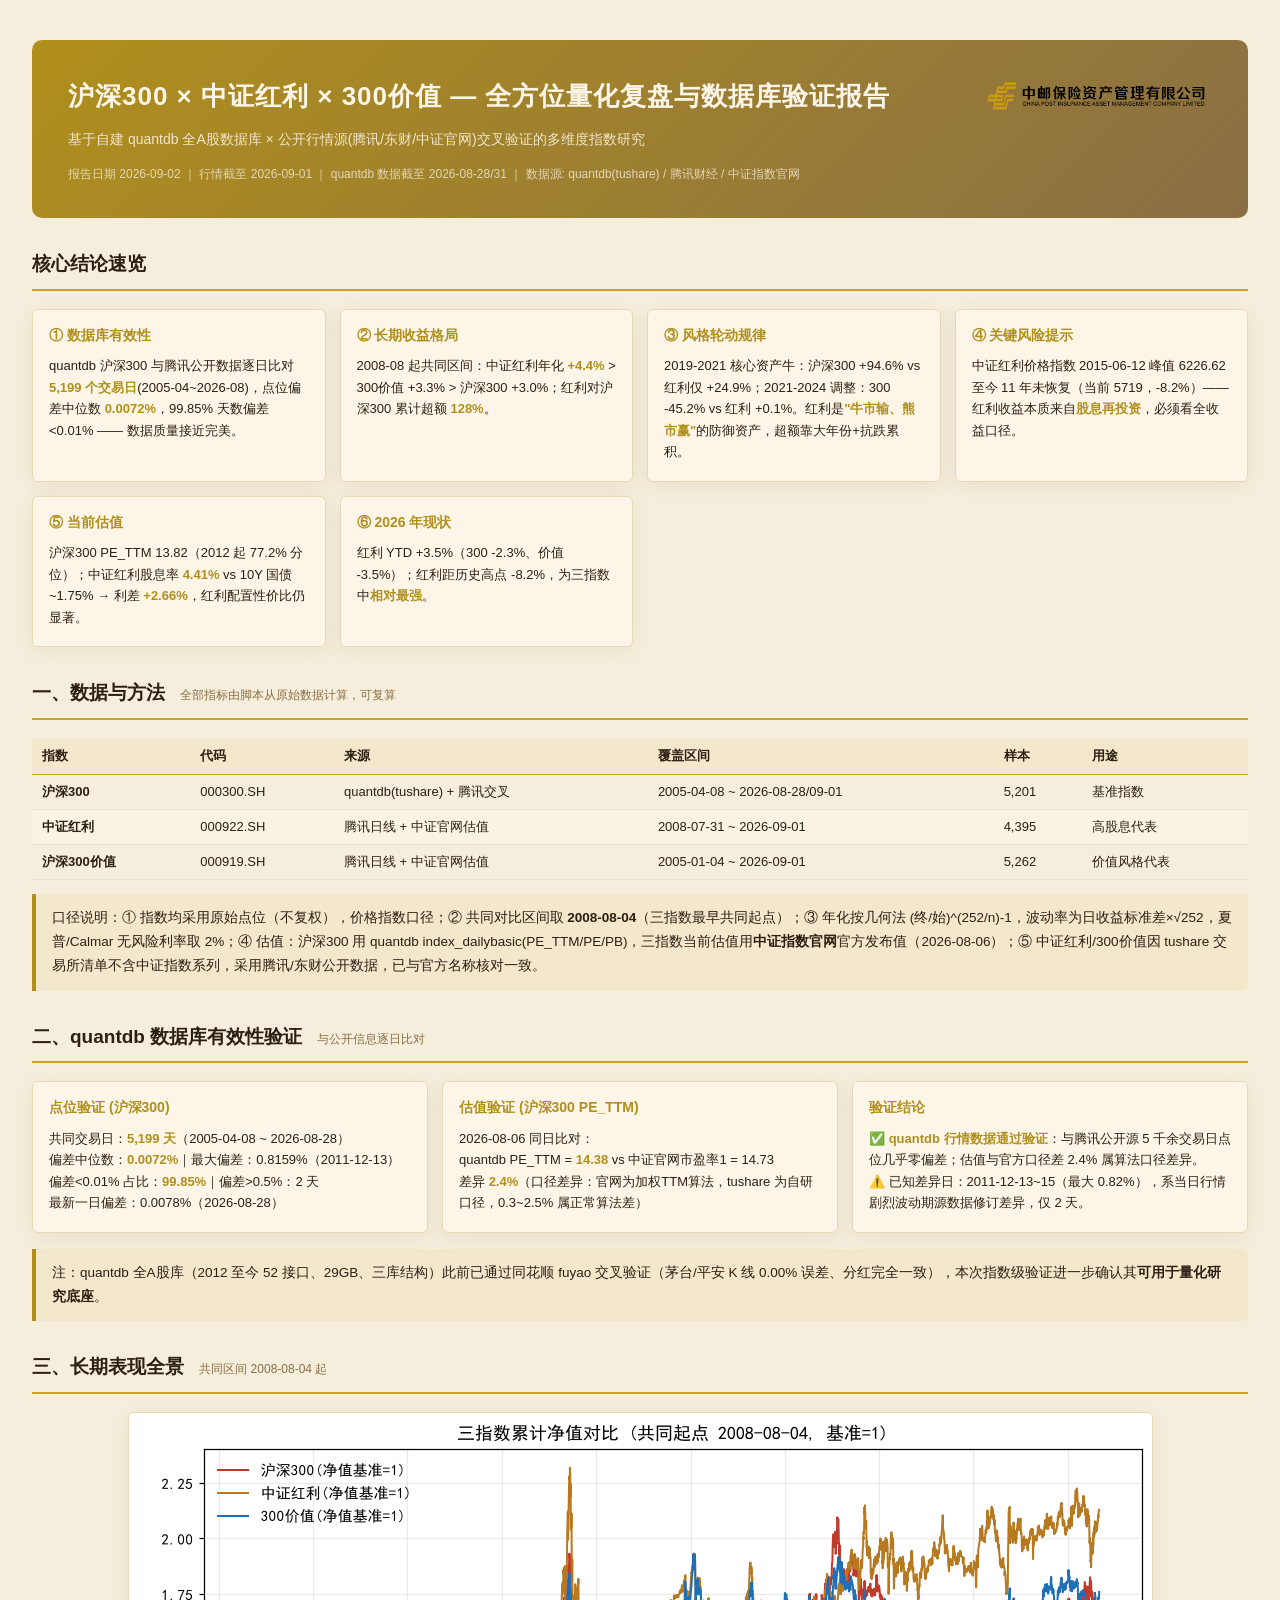
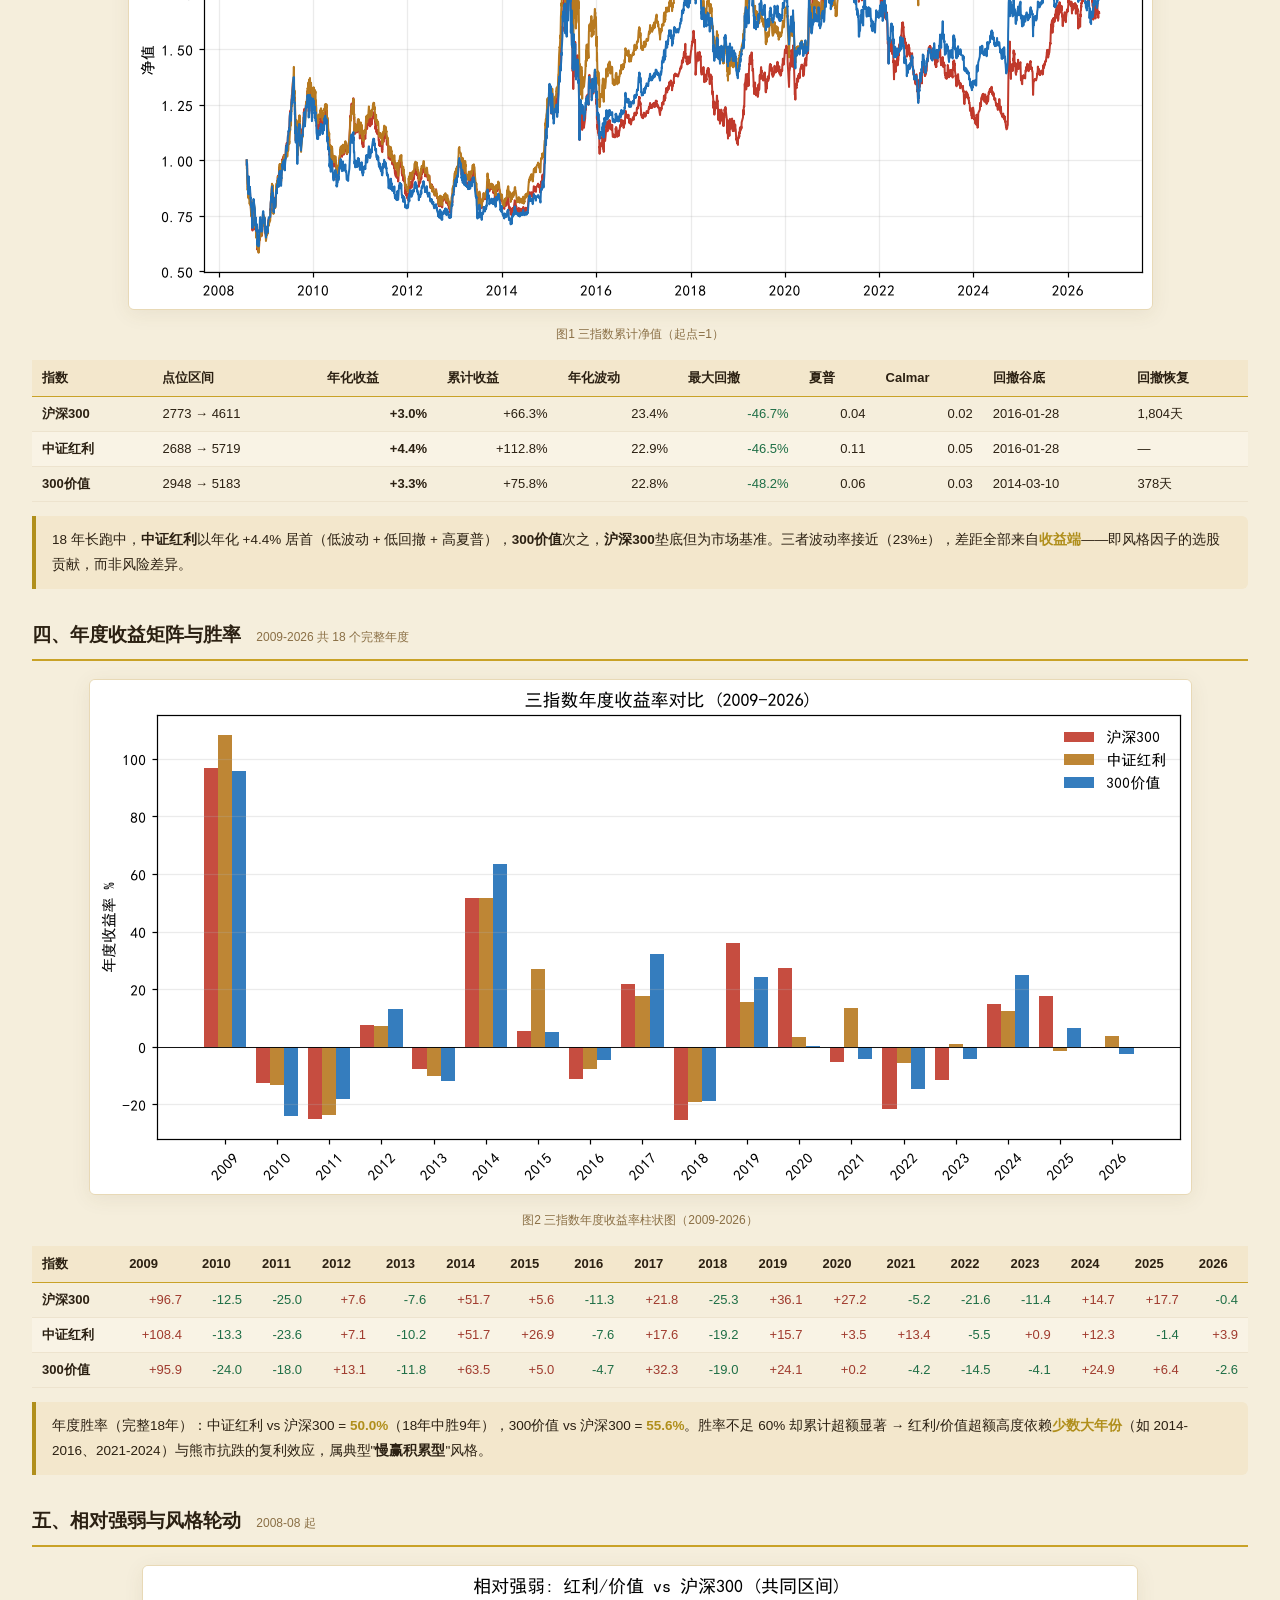
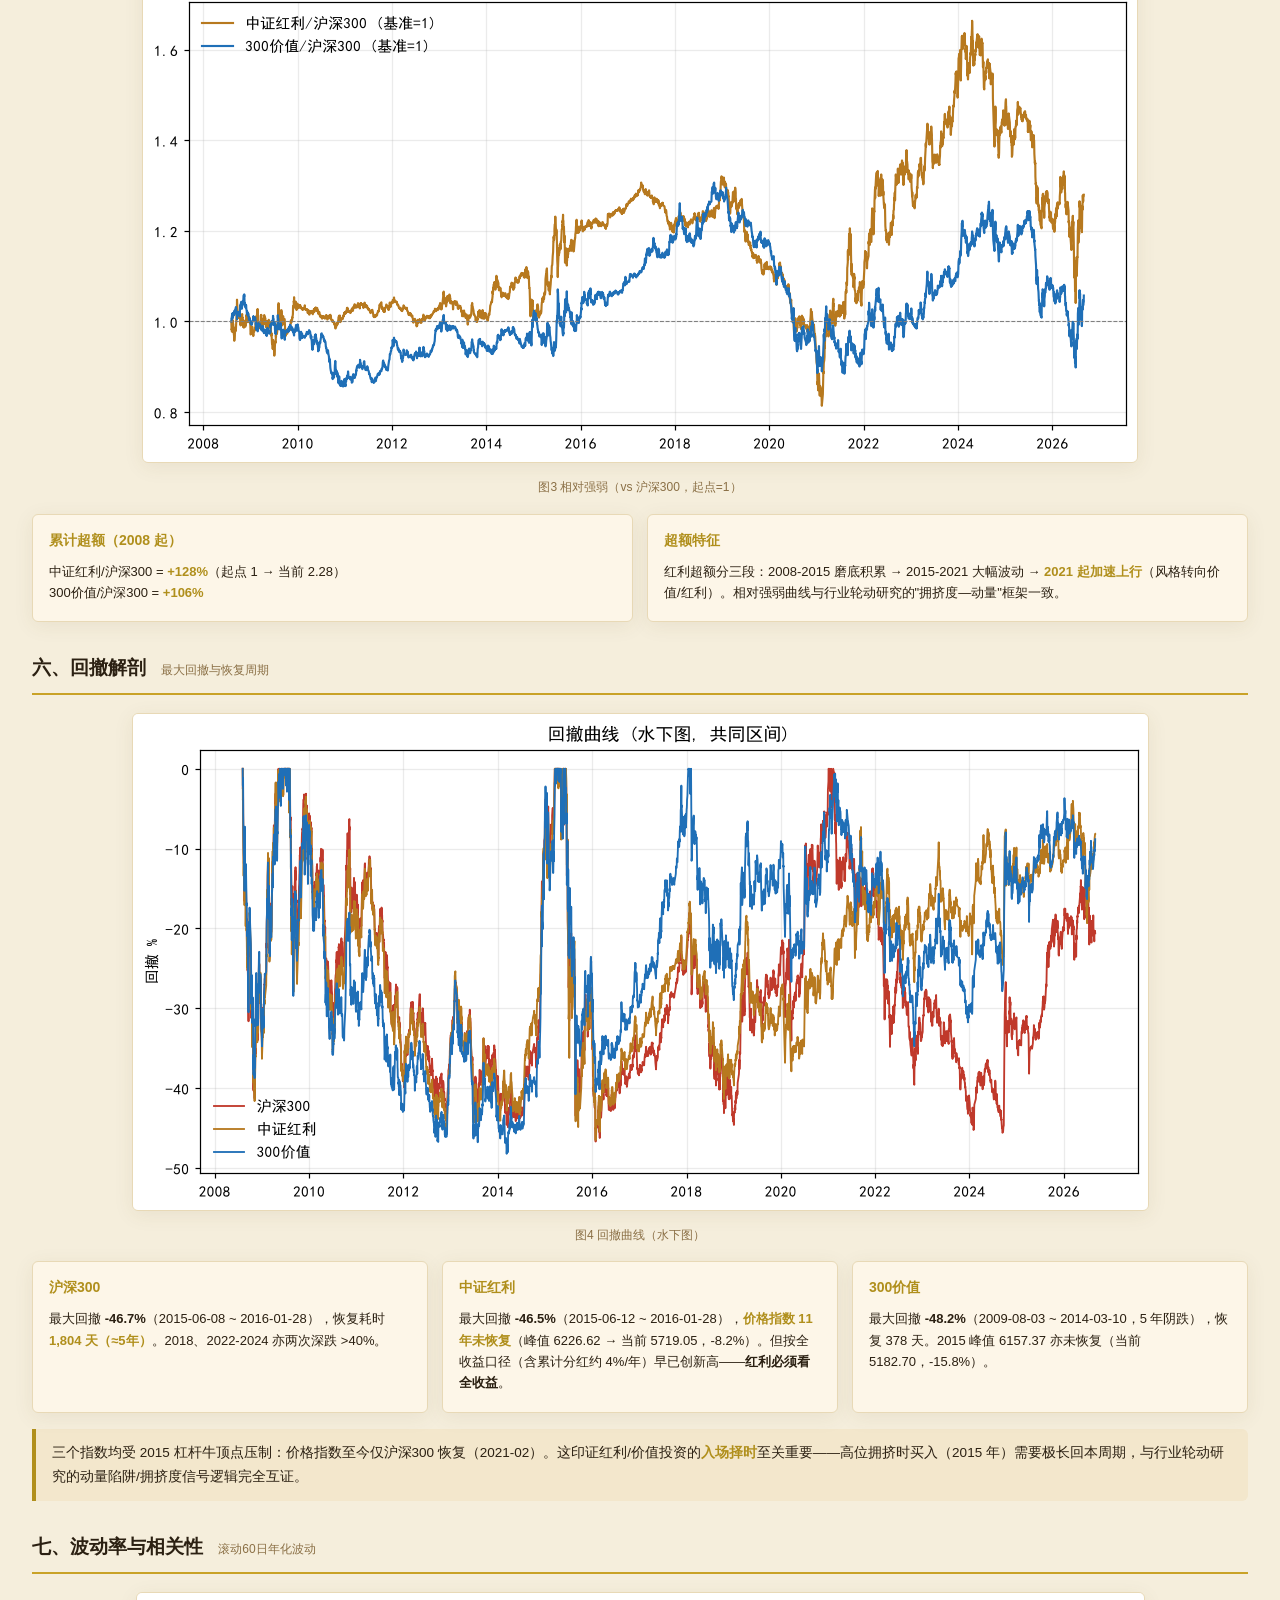
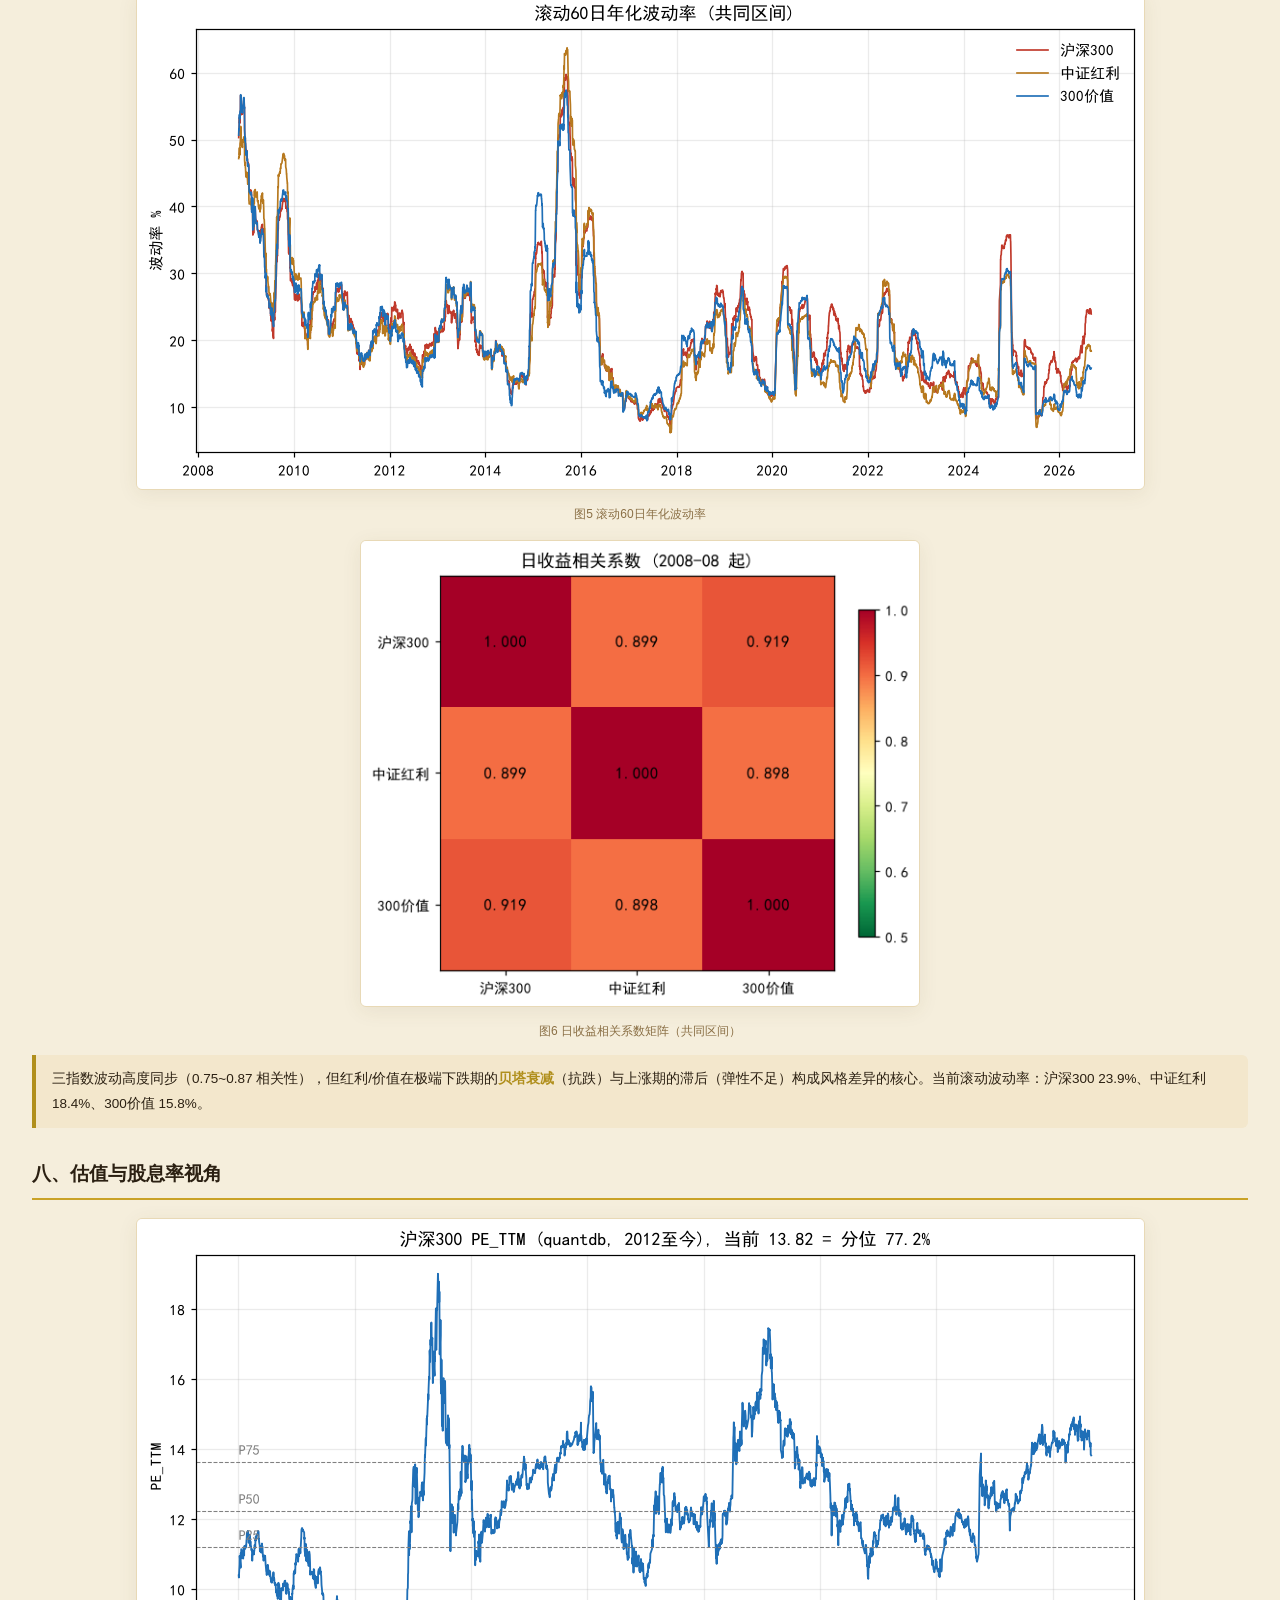
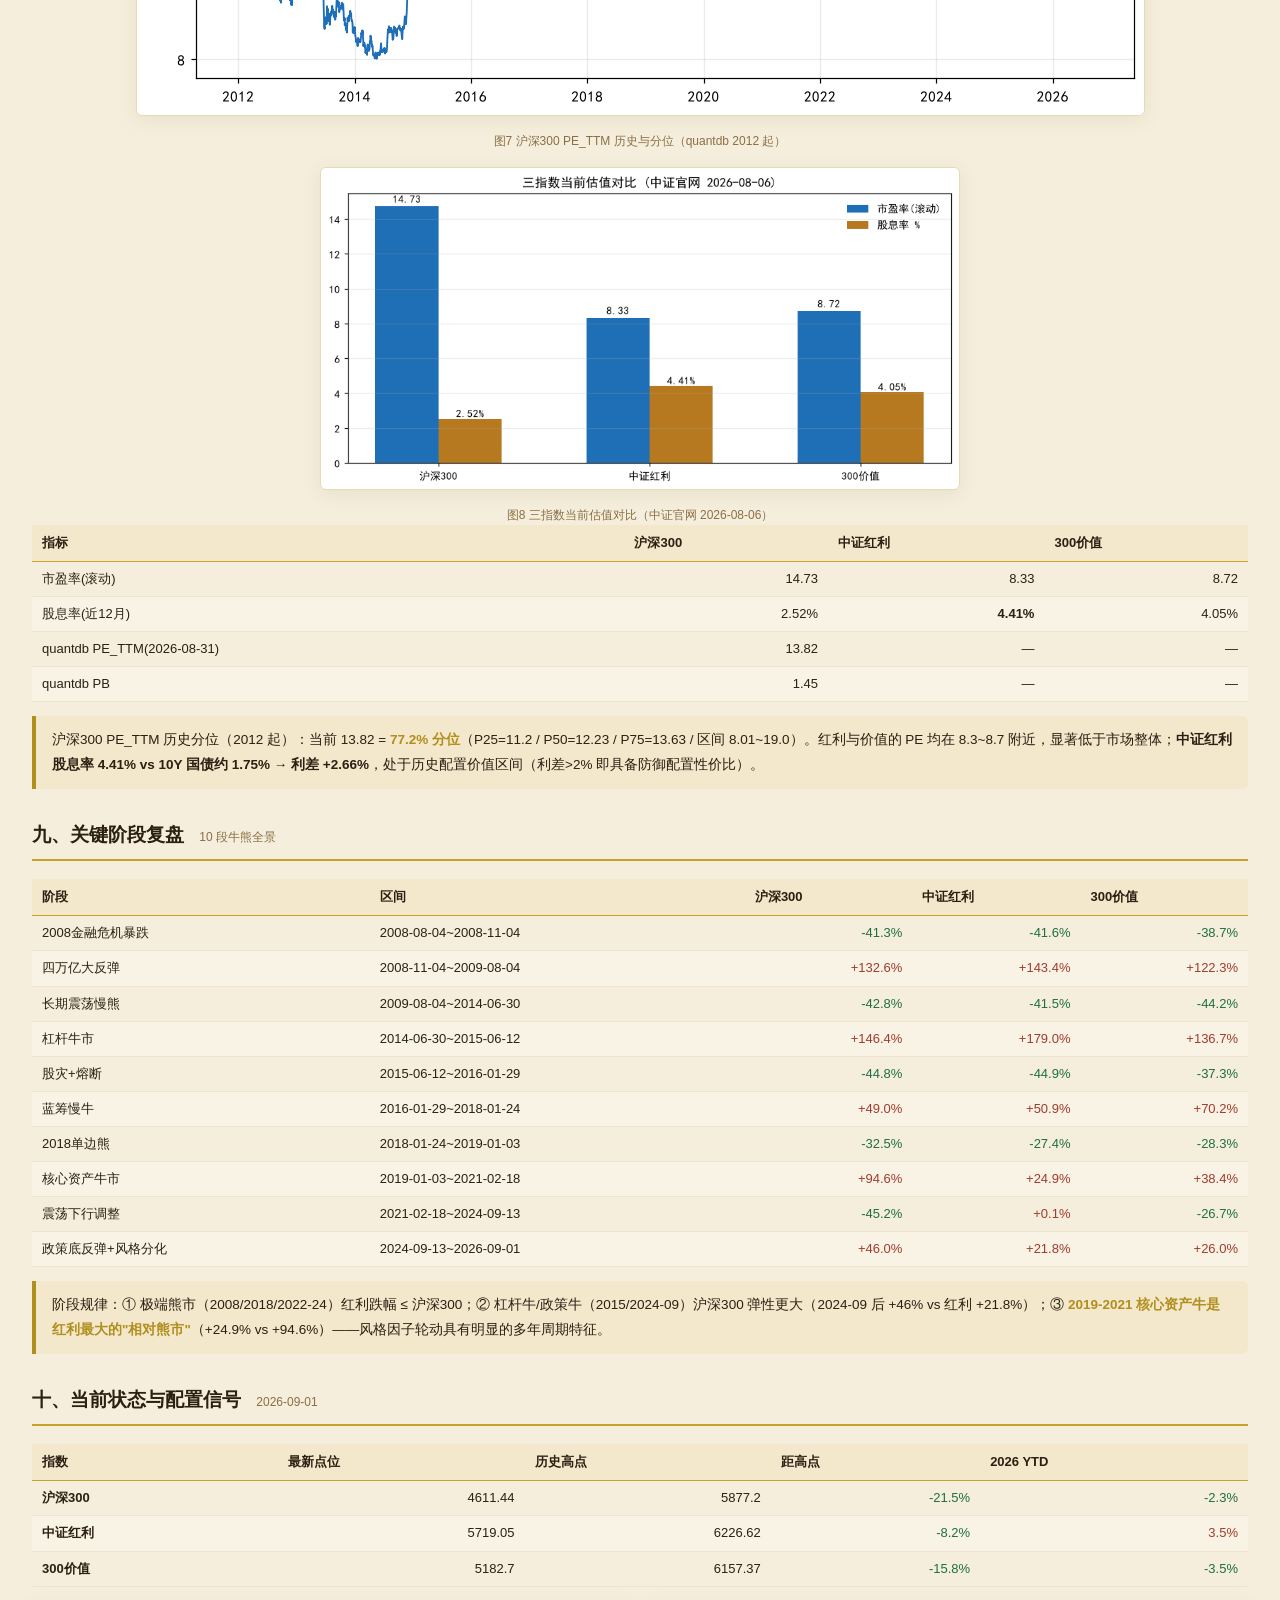
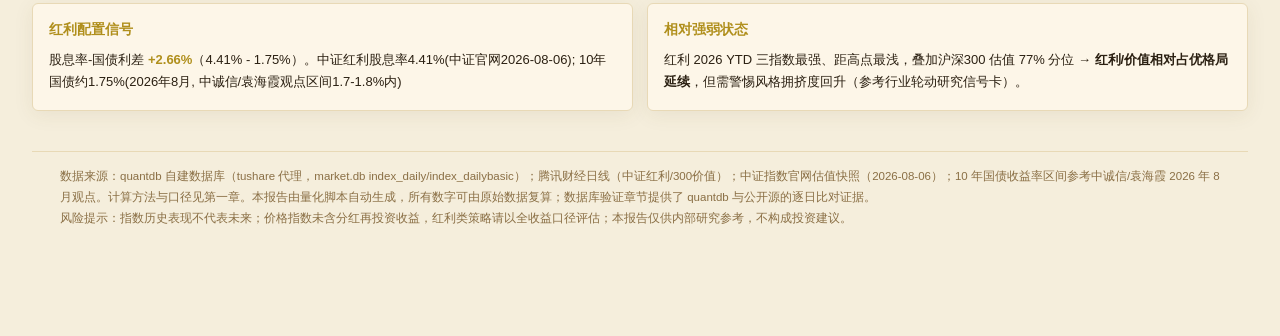
==== commit a32b509f: "update index-study.html 2026-09-02" ====
--- a/index-study.html
+++ b/index-study.html
@@ -478,12 +478,13 @@
 
 <!-- ======== 四、年度矩阵 ======== -->
 <h2 class="zy-section">四、年度收益矩阵与胜率 <small>2009-2026 共 18 个完整年度</small></h2>
+<div class="zy-fig"><img src="[data-uri]"><div class="cap">图2 三指数年度收益率柱状图（2009-2026）</div></div>
 <table class="zy-table"><thead><tr><th>指数</th><th>2009</th><th>2010</th><th>2011</th><th>2012</th><th>2013</th><th>2014</th><th>2015</th><th>2016</th><th>2017</th><th>2018</th><th>2019</th><th>2020</th><th>2021</th><th>2022</th><th>2023</th><th>2024</th><th>2025</th><th>2026</th></tr></thead><tbody><tr><td class="zy-strong">沪深300</td><td class="zy-num zy-pos">+96.7</td><td class="zy-num zy-neg">-12.5</td><td class="zy-num zy-neg">-25.0</td><td class="zy-num zy-pos">+7.6</td><td class="zy-num zy-neg">-7.6</td><td class="zy-num zy-pos">+51.7</td><td class="zy-num zy-pos">+5.6</td><td class="zy-num zy-neg">-11.3</td><td class="zy-num zy-pos">+21.8</td><td class="zy-num zy-neg">-25.3</td><td class="zy-num zy-pos">+36.1</td><td class="zy-num zy-pos">+27.2</td><td class="zy-num zy-neg">-5.2</td><td class="zy-num zy-neg">-21.6</td><td class="zy-num zy-neg">-11.4</td><td class="zy-num zy-pos">+14.7</td><td class="zy-num zy-pos">+17.7</td><td class="zy-num zy-neg">-0.4</td></tr><tr><td class="zy-strong">中证红利</td><td class="zy-num zy-pos">+108.4</td><td class="zy-num zy-neg">-13.3</td><td class="zy-num zy-neg">-23.6</td><td class="zy-num zy-pos">+7.1</td><td class="zy-num zy-neg">-10.2</td><td class="zy-num zy-pos">+51.7</td><td class="zy-num zy-pos">+26.9</td><td class="zy-num zy-neg">-7.6</td><td class="zy-num zy-pos">+17.6</td><td class="zy-num zy-neg">-19.2</td><td class="zy-num zy-pos">+15.7</td><td class="zy-num zy-pos">+3.5</td><td class="zy-num zy-pos">+13.4</td><td class="zy-num zy-neg">-5.5</td><td class="zy-num zy-pos">+0.9</td><td class="zy-num zy-pos">+12.3</td><td class="zy-num zy-neg">-1.4</td><td class="zy-num zy-pos">+3.9</td></tr><tr><td class="zy-strong">300价值</td><td class="zy-num zy-pos">+95.9</td><td class="zy-num zy-neg">-24.0</td><td class="zy-num zy-neg">-18.0</td><td class="zy-num zy-pos">+13.1</td><td class="zy-num zy-neg">-11.8</td><td class="zy-num zy-pos">+63.5</td><td class="zy-num zy-pos">+5.0</td><td class="zy-num zy-neg">-4.7</td><td class="zy-num zy-pos">+32.3</td><td class="zy-num zy-neg">-19.0</td><td class="zy-num zy-pos">+24.1</td><td class="zy-num zy-pos">+0.2</td><td class="zy-num zy-neg">-4.2</td><td class="zy-num zy-neg">-14.5</td><td class="zy-num zy-neg">-4.1</td><td class="zy-num zy-pos">+24.9</td><td class="zy-num zy-pos">+6.4</td><td class="zy-num zy-neg">-2.6</td></tr></tbody></table>
 <div class="zy-verdict">年度胜率（完整18年）：中证红利 vs 沪深300 = <span class="hl">50.0%</span>（18年中胜9年），300价值 vs 沪深300 = <span class="hl">55.6%</span>。胜率不足 60% 却累计超额显著 → 红利/价值超额高度依赖<span class="hl">少数大年份</span>（如 2014-2016、2021-2024）与熊市抗跌的复利效应，属典型"<b>慢赢积累型</b>"风格。</div>
 
 <!-- ======== 五、相对强弱 ======== -->
 <h2 class="zy-section">五、相对强弱与风格轮动 <small>2008-08 起</small></h2>
-<div class="zy-fig"><img src="[data-uri]"><div class="cap">图2 相对强弱（vs 沪深300，起点=1）</div></div>
+<div class="zy-fig"><img src="[data-uri]"><div class="cap">图3 相对强弱（vs 沪深300，起点=1）</div></div>
 <div class="zy-cards">
   <div class="zy-card"><h4>累计超额（2008 起）</h4>
     <p>中证红利/沪深300 = <span class="hl">+128%</span>（起点 1 → 当前 2.28）<br>
@@ -494,7 +495,7 @@
 
 <!-- ======== 六、回撤解剖 ======== -->
 <h2 class="zy-section">六、回撤解剖 <small>最大回撤与恢复周期</small></h2>
-<div class="zy-fig"><img src="[data-uri]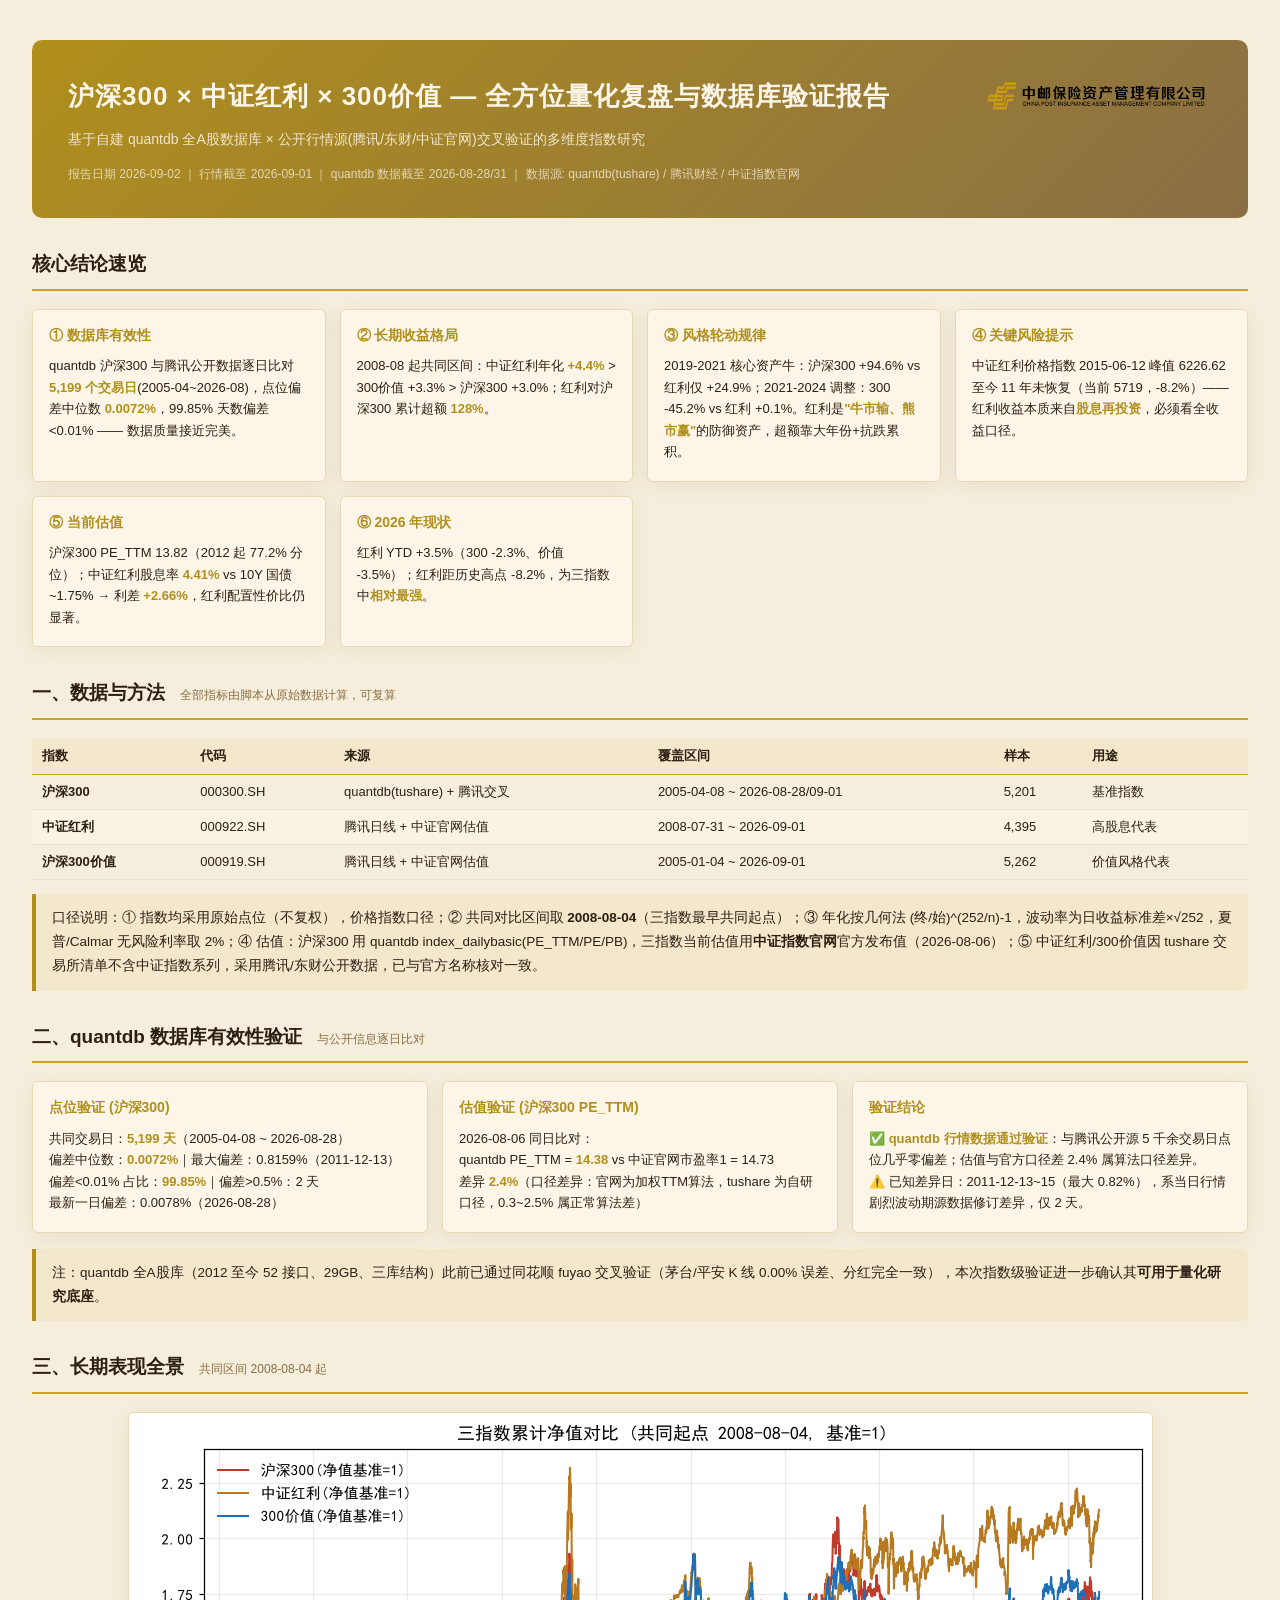
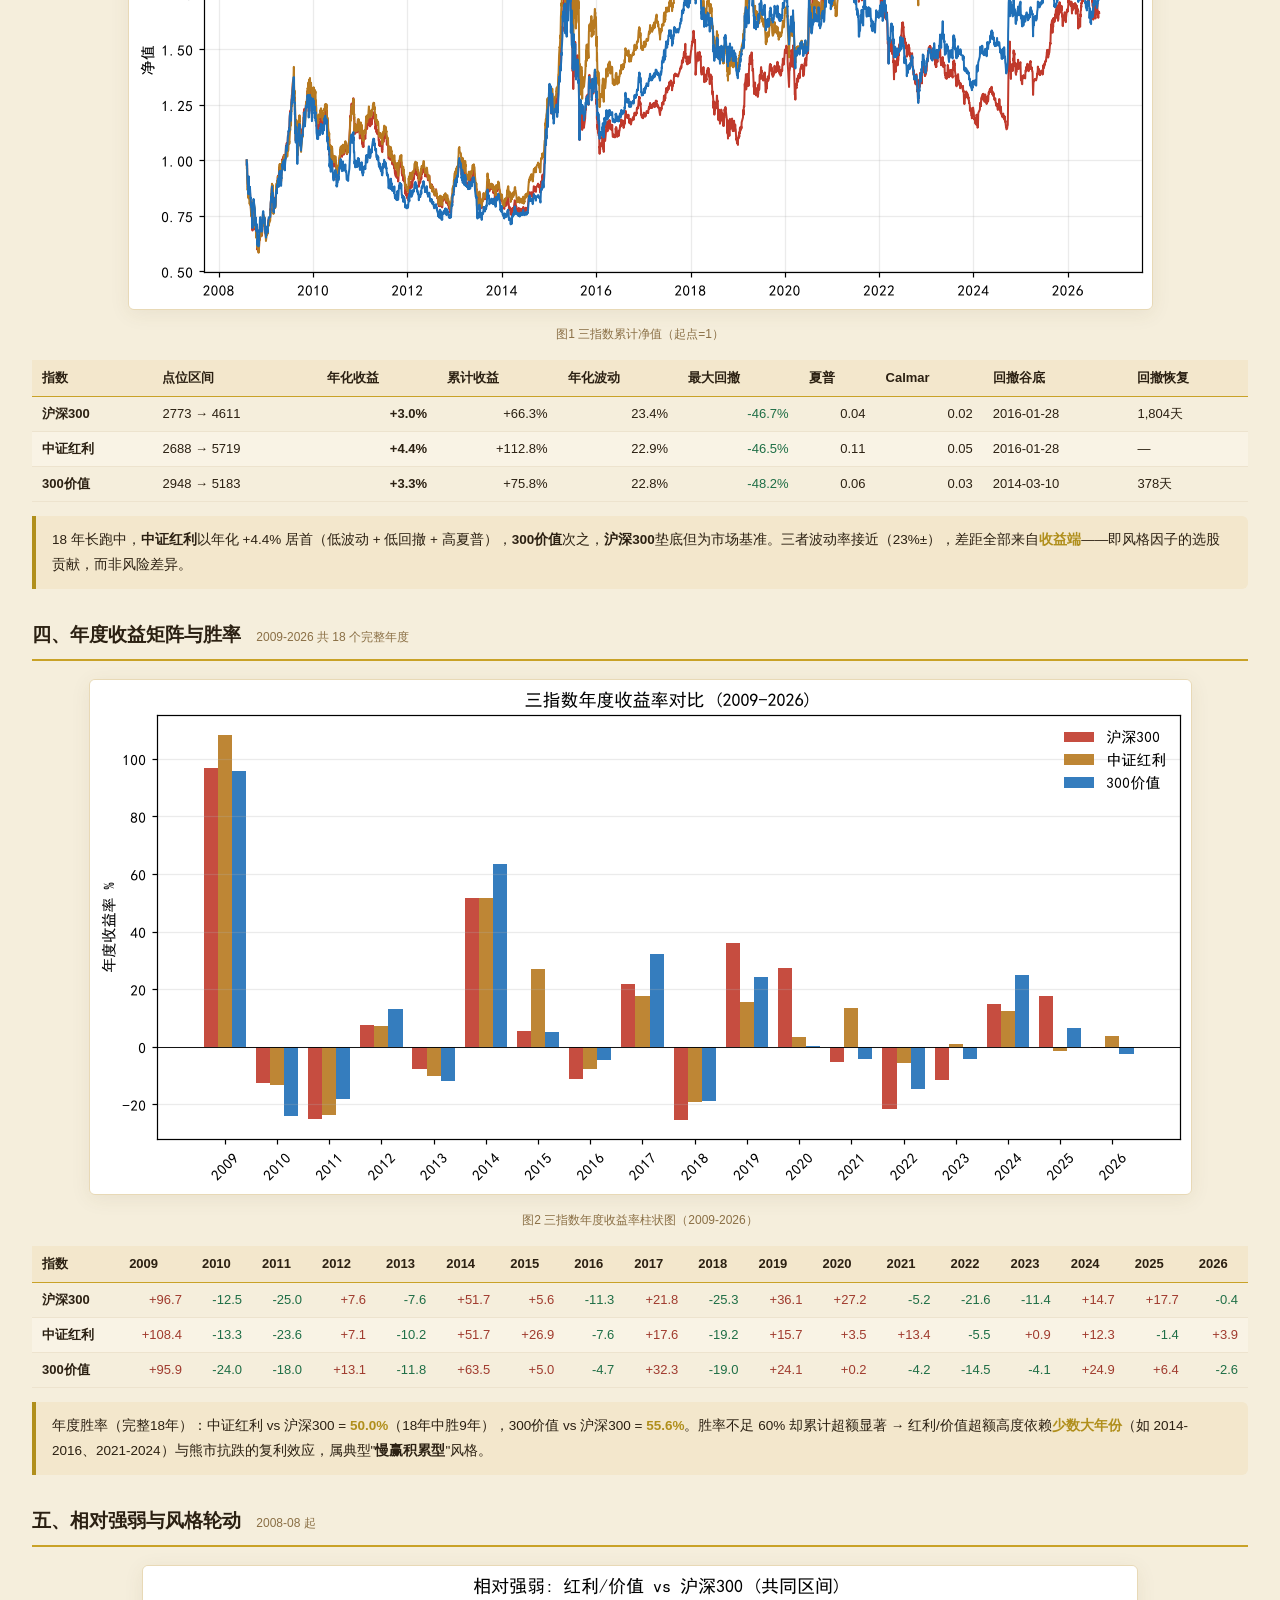
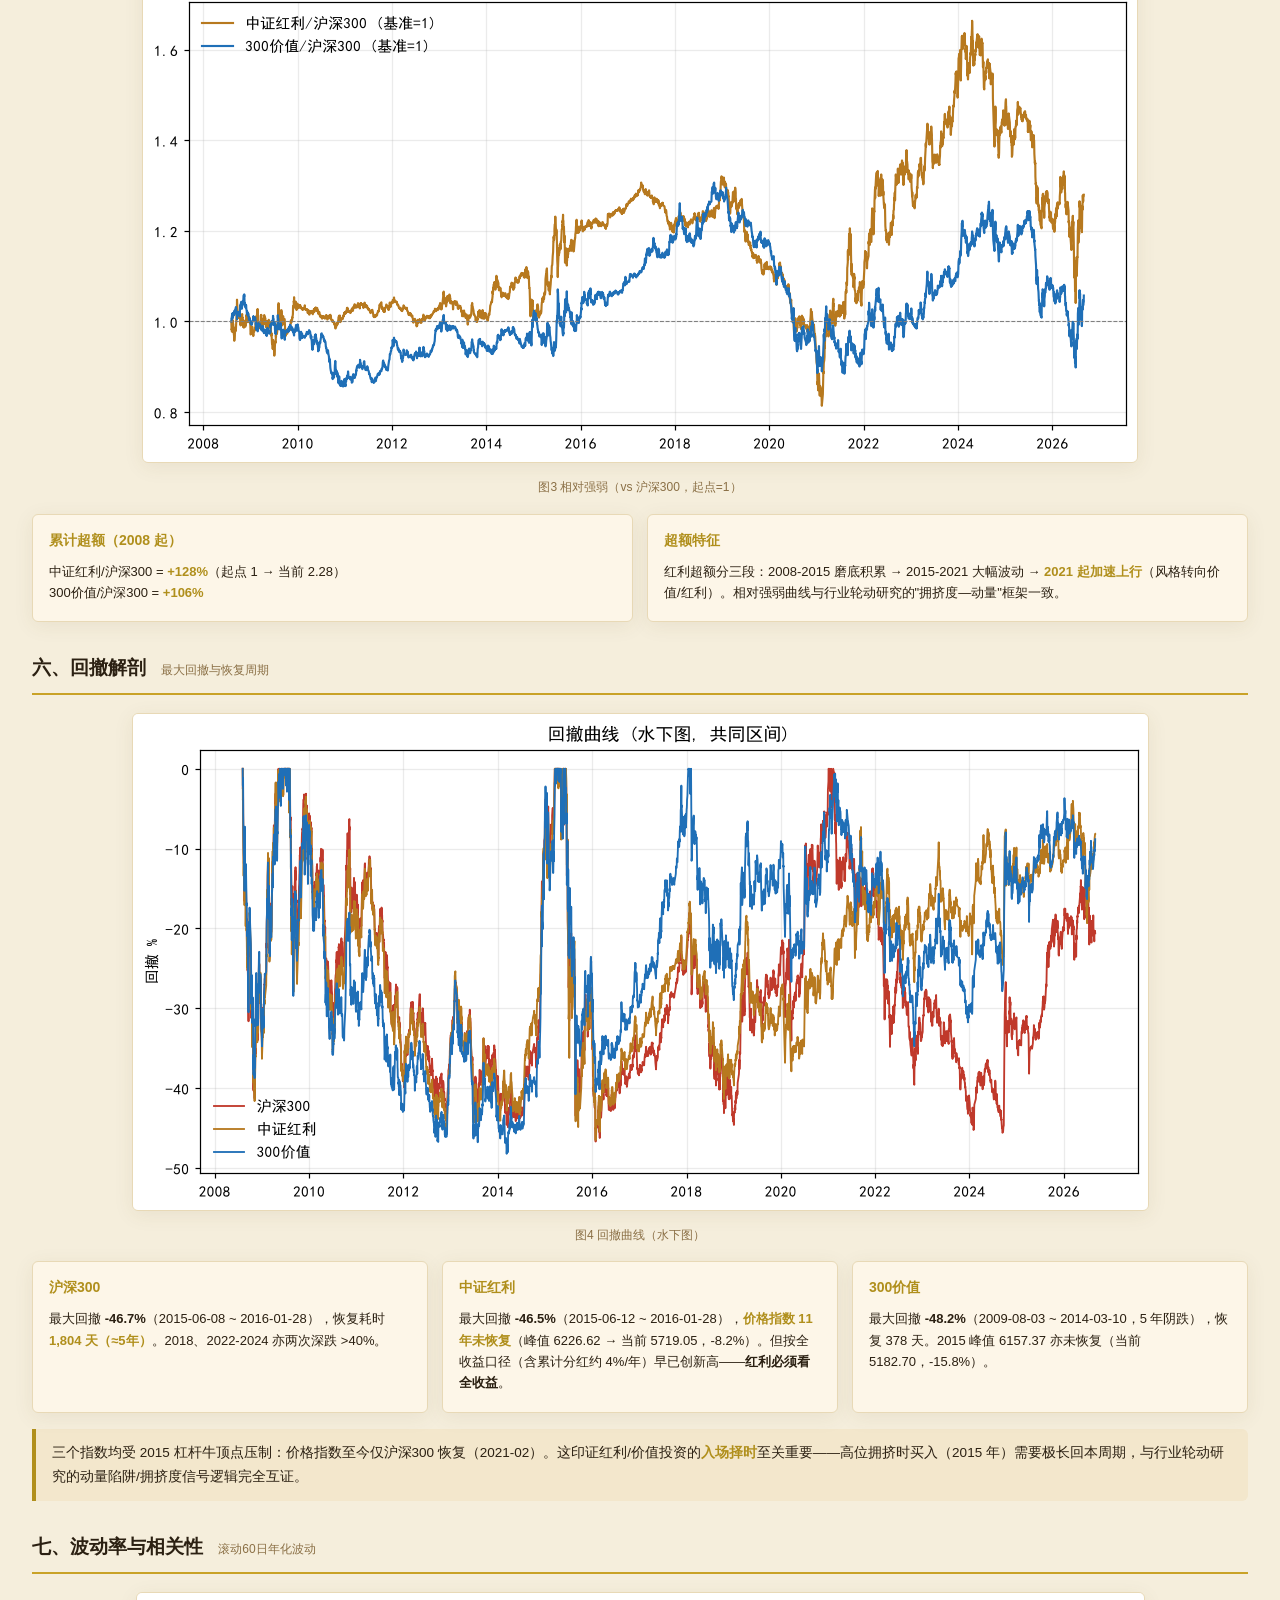
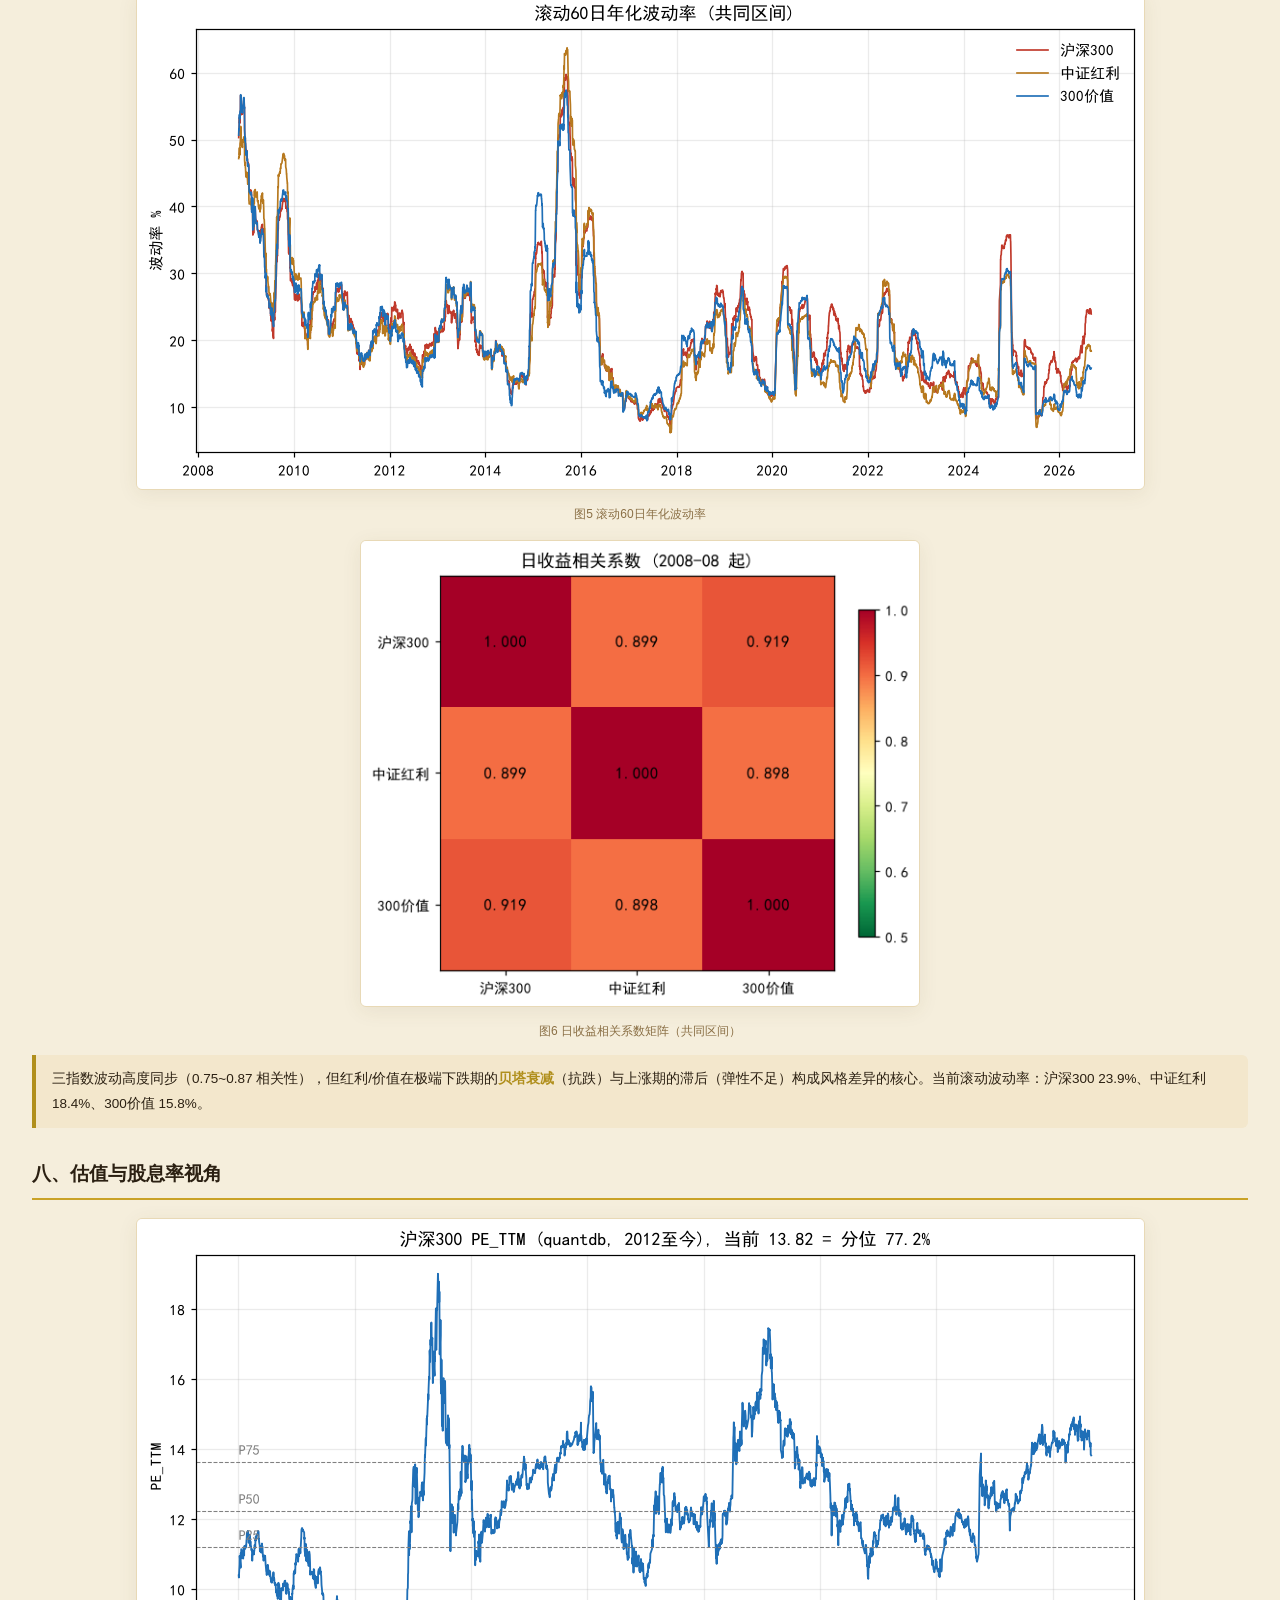
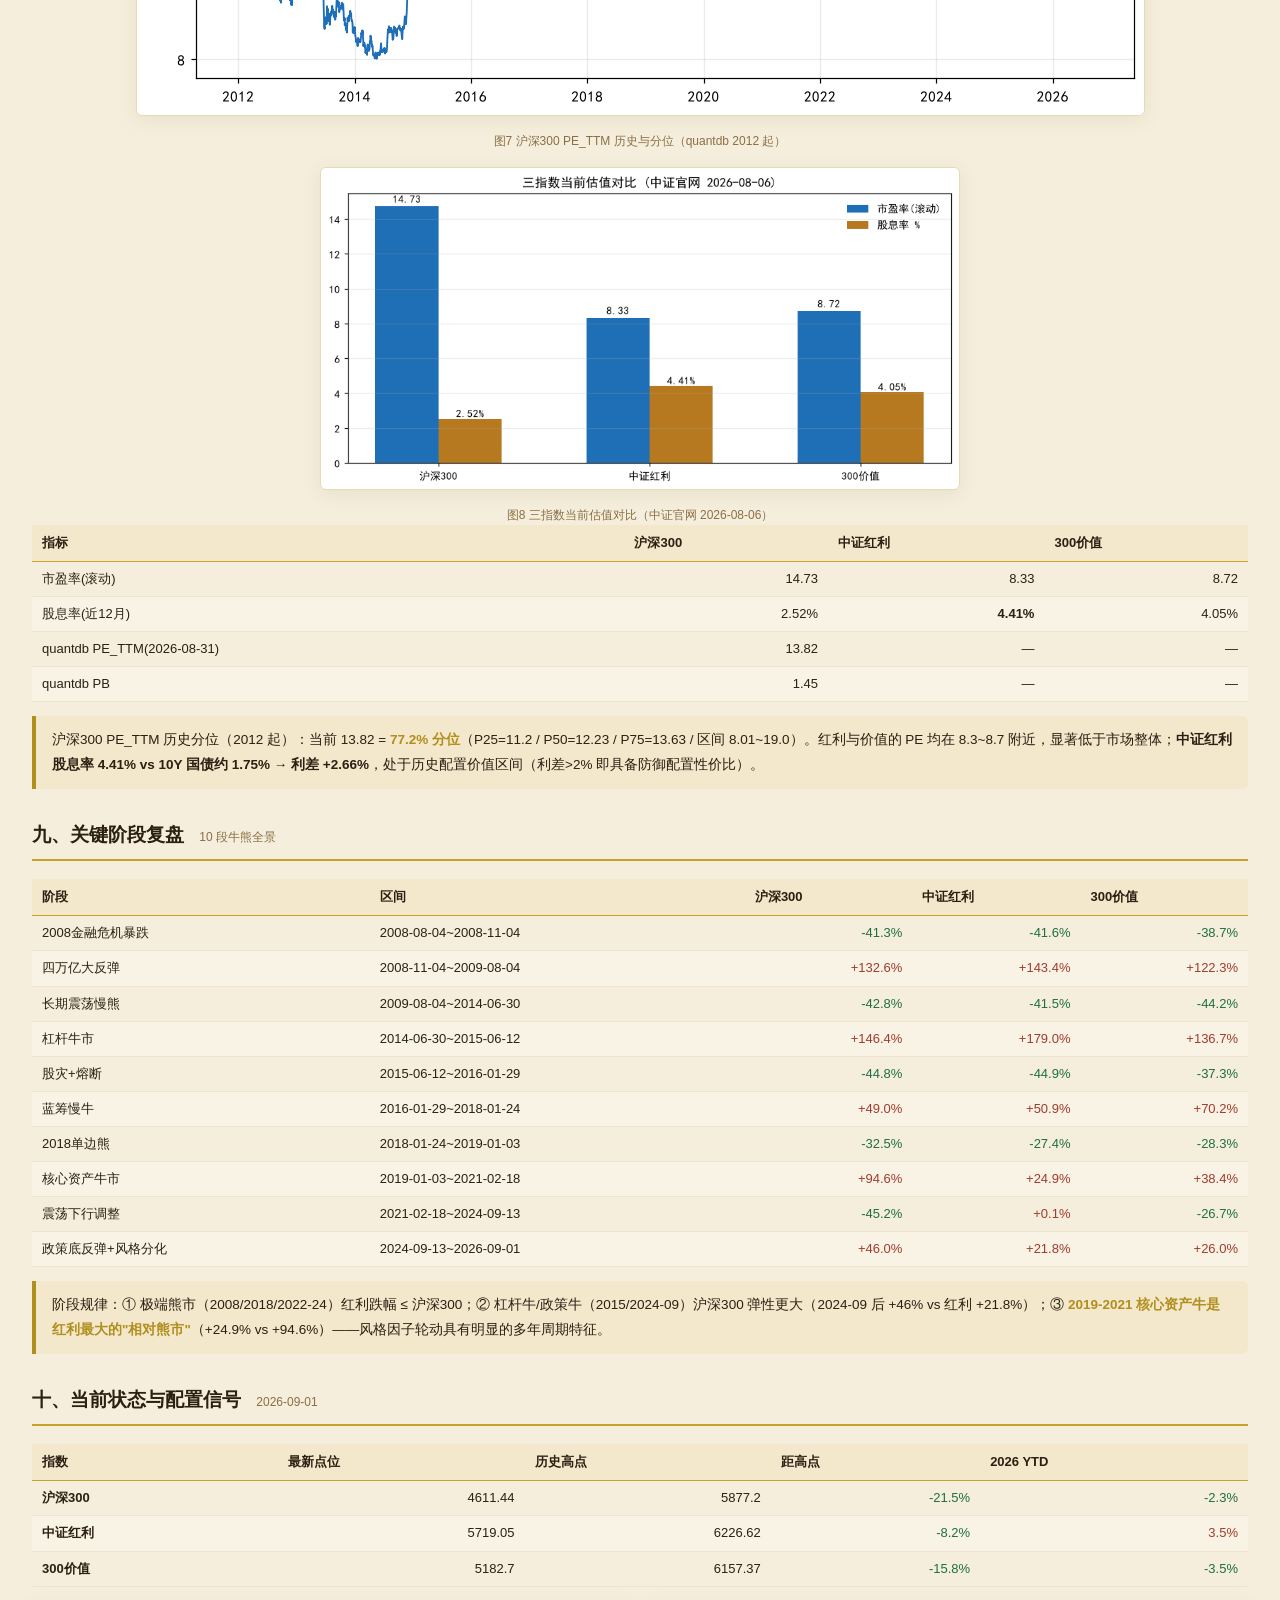
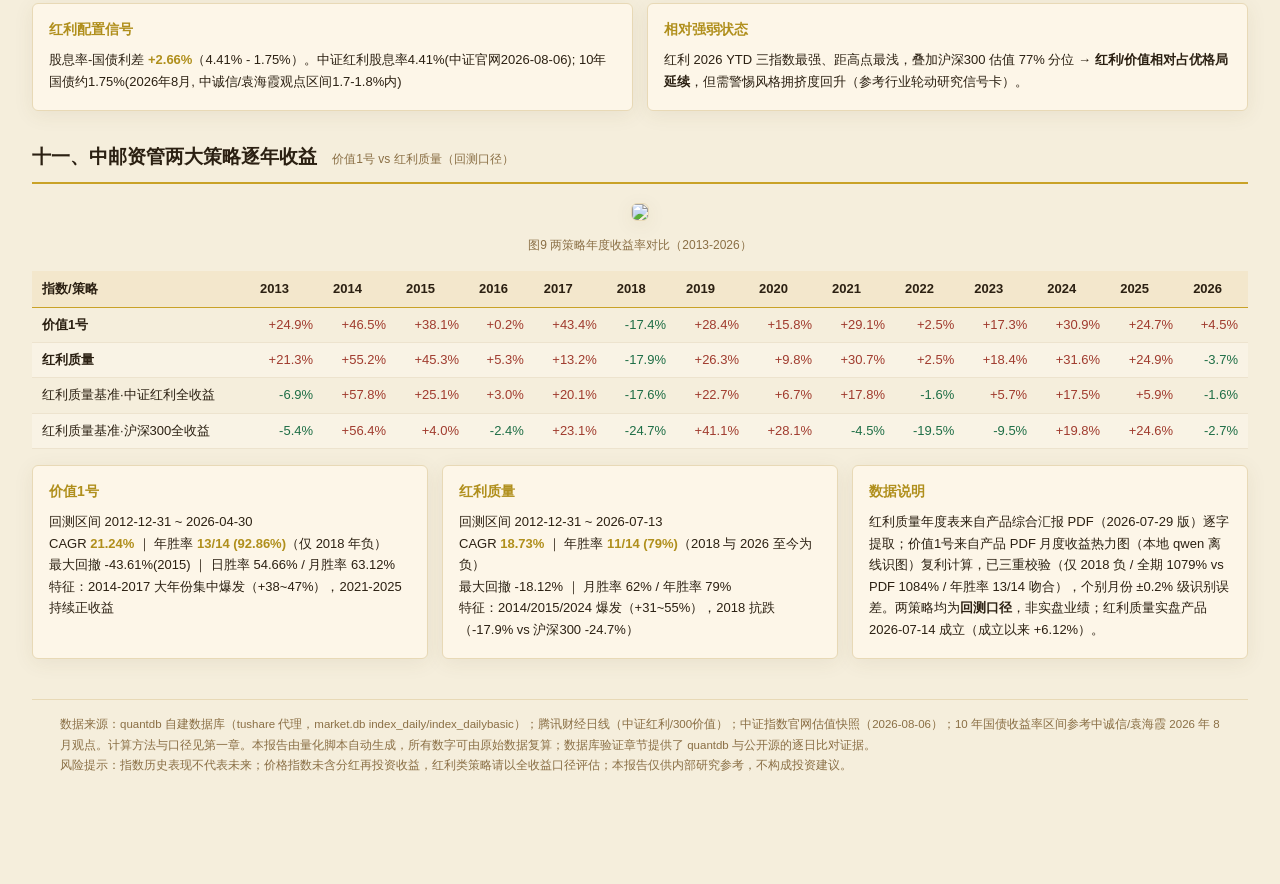
==== commit 89a9827e: "update index-study.html 2026-09-02" ====
--- a/index-study.html
+++ b/index-study.html
@@ -544,6 +544,25 @@
   <div class="zy-card"><h4>相对强弱状态</h4><p>红利 2026 YTD 三指数最强、距高点最浅，叠加沪深300 估值 77% 分位 → <b>红利/价值相对占优格局延续</b>，但需警惕风格拥挤度回升（参考行业轮动研究信号卡）。</p></div>
 </div>
 
+<!-- ======== 十一、两大策略逐年收益 ======== -->
+<h2 class="zy-section">十一、中邮资管两大策略逐年收益 <small>价值1号 vs 红利质量（回测口径）</small></h2>
+<div class="zy-fig"><img src="data:image/png;base64,"><div class="cap">图9 两策略年度收益率对比（2013-2026）</div></div>
+<table class="zy-table"><thead><tr><th>指数/策略</th><th>2013</th><th>2014</th><th>2015</th><th>2016</th><th>2017</th><th>2018</th><th>2019</th><th>2020</th><th>2021</th><th>2022</th><th>2023</th><th>2024</th><th>2025</th><th>2026</th></tr></thead><tbody><tr><td class="zy-strong">价值1号</td><td class="zy-num zy-pos">+24.9%</td><td class="zy-num zy-pos">+46.5%</td><td class="zy-num zy-pos">+38.1%</td><td class="zy-num zy-pos">+0.2%</td><td class="zy-num zy-pos">+43.4%</td><td class="zy-num zy-neg">-17.4%</td><td class="zy-num zy-pos">+28.4%</td><td class="zy-num zy-pos">+15.8%</td><td class="zy-num zy-pos">+29.1%</td><td class="zy-num zy-pos">+2.5%</td><td class="zy-num zy-pos">+17.3%</td><td class="zy-num zy-pos">+30.9%</td><td class="zy-num zy-pos">+24.7%</td><td class="zy-num zy-pos">+4.5%</td></tr><tr><td class="zy-strong">红利质量</td><td class="zy-num zy-pos">+21.3%</td><td class="zy-num zy-pos">+55.2%</td><td class="zy-num zy-pos">+45.3%</td><td class="zy-num zy-pos">+5.3%</td><td class="zy-num zy-pos">+13.2%</td><td class="zy-num zy-neg">-17.9%</td><td class="zy-num zy-pos">+26.3%</td><td class="zy-num zy-pos">+9.8%</td><td class="zy-num zy-pos">+30.7%</td><td class="zy-num zy-pos">+2.5%</td><td class="zy-num zy-pos">+18.4%</td><td class="zy-num zy-pos">+31.6%</td><td class="zy-num zy-pos">+24.9%</td><td class="zy-num zy-neg">-3.7%</td></tr><tr><td class="zy-muted">红利质量基准·中证红利全收益</td><td class="zy-num zy-neg">-6.9%</td><td class="zy-num zy-pos">+57.8%</td><td class="zy-num zy-pos">+25.1%</td><td class="zy-num zy-pos">+3.0%</td><td class="zy-num zy-pos">+20.1%</td><td class="zy-num zy-neg">-17.6%</td><td class="zy-num zy-pos">+22.7%</td><td class="zy-num zy-pos">+6.7%</td><td class="zy-num zy-pos">+17.8%</td><td class="zy-num zy-neg">-1.6%</td><td class="zy-num zy-pos">+5.7%</td><td class="zy-num zy-pos">+17.5%</td><td class="zy-num zy-pos">+5.9%</td><td class="zy-num zy-neg">-1.6%</td></tr><tr><td class="zy-muted">红利质量基准·沪深300全收益</td><td class="zy-num zy-neg">-5.4%</td><td class="zy-num zy-pos">+56.4%</td><td class="zy-num zy-pos">+4.0%</td><td class="zy-num zy-neg">-2.4%</td><td class="zy-num zy-pos">+23.1%</td><td class="zy-num zy-neg">-24.7%</td><td class="zy-num zy-pos">+41.1%</td><td class="zy-num zy-pos">+28.1%</td><td class="zy-num zy-neg">-4.5%</td><td class="zy-num zy-neg">-19.5%</td><td class="zy-num zy-neg">-9.5%</td><td class="zy-num zy-pos">+19.8%</td><td class="zy-num zy-pos">+24.6%</td><td class="zy-num zy-neg">-2.7%</td></tr></tbody></table>
+<div class="zy-cards">
+  <div class="zy-card"><h4>价值1号</h4>
+    <p>回测区间 2012-12-31 ~ 2026-04-30<br>
+    CAGR <span class="hl">21.24%</span> ｜ 年胜率 <span class="hl">13/14 (92.86%)</span>（仅 2018 年负）<br>
+    最大回撤 -43.61%(2015) ｜ 日胜率 54.66% / 月胜率 63.12%<br>
+    特征：2014-2017 大年份集中爆发（+38~47%），2021-2025 持续正收益</p></div>
+  <div class="zy-card"><h4>红利质量</h4>
+    <p>回测区间 2012-12-31 ~ 2026-07-13<br>
+    CAGR <span class="hl">18.73%</span> ｜ 年胜率 <span class="hl">11/14 (79%)</span>（2018 与 2026 至今为负）<br>
+    最大回撤 -18.12% ｜ 月胜率 62% / 年胜率 79%<br>
+    特征：2014/2015/2024 爆发（+31~55%），2018 抗跌（-17.9% vs 沪深300 -24.7%）</p></div>
+  <div class="zy-card"><h4>数据说明</h4>
+    <p>红利质量年度表来自产品综合汇报 PDF（2026-07-29 版）逐字提取；价值1号来自产品 PDF 月度收益热力图（本地 qwen 离线识图）复利计算，已三重校验（仅 2018 负 / 全期 1079% vs PDF 1084% / 年胜率 13/14 吻合），个别月份 ±0.2% 级识别误差。两策略均为<b>回测口径</b>，非实盘业绩；红利质量实盘产品 2026-07-14 成立（成立以来 +6.12%）。</p></div>
+</div>
+
 <div class="zy-foot">
 数据来源：quantdb 自建数据库（tushare 代理，market.db index_daily/index_dailybasic）；腾讯财经日线（中证红利/300价值）；中证指数官网估值快照（2026-08-06）；10 年国债收益率区间参考中诚信/袁海霞 2026 年 8 月观点。计算方法与口径见第一章。本报告由量化脚本自动生成，所有数字可由原始数据复算；数据库验证章节提供了 quantdb 与公开源的逐日比对证据。<br>
 风险提示：指数历史表现不代表未来；价格指数未含分红再投资收益，红利类策略请以全收益口径评估；本报告仅供内部研究参考，不构成投资建议。
